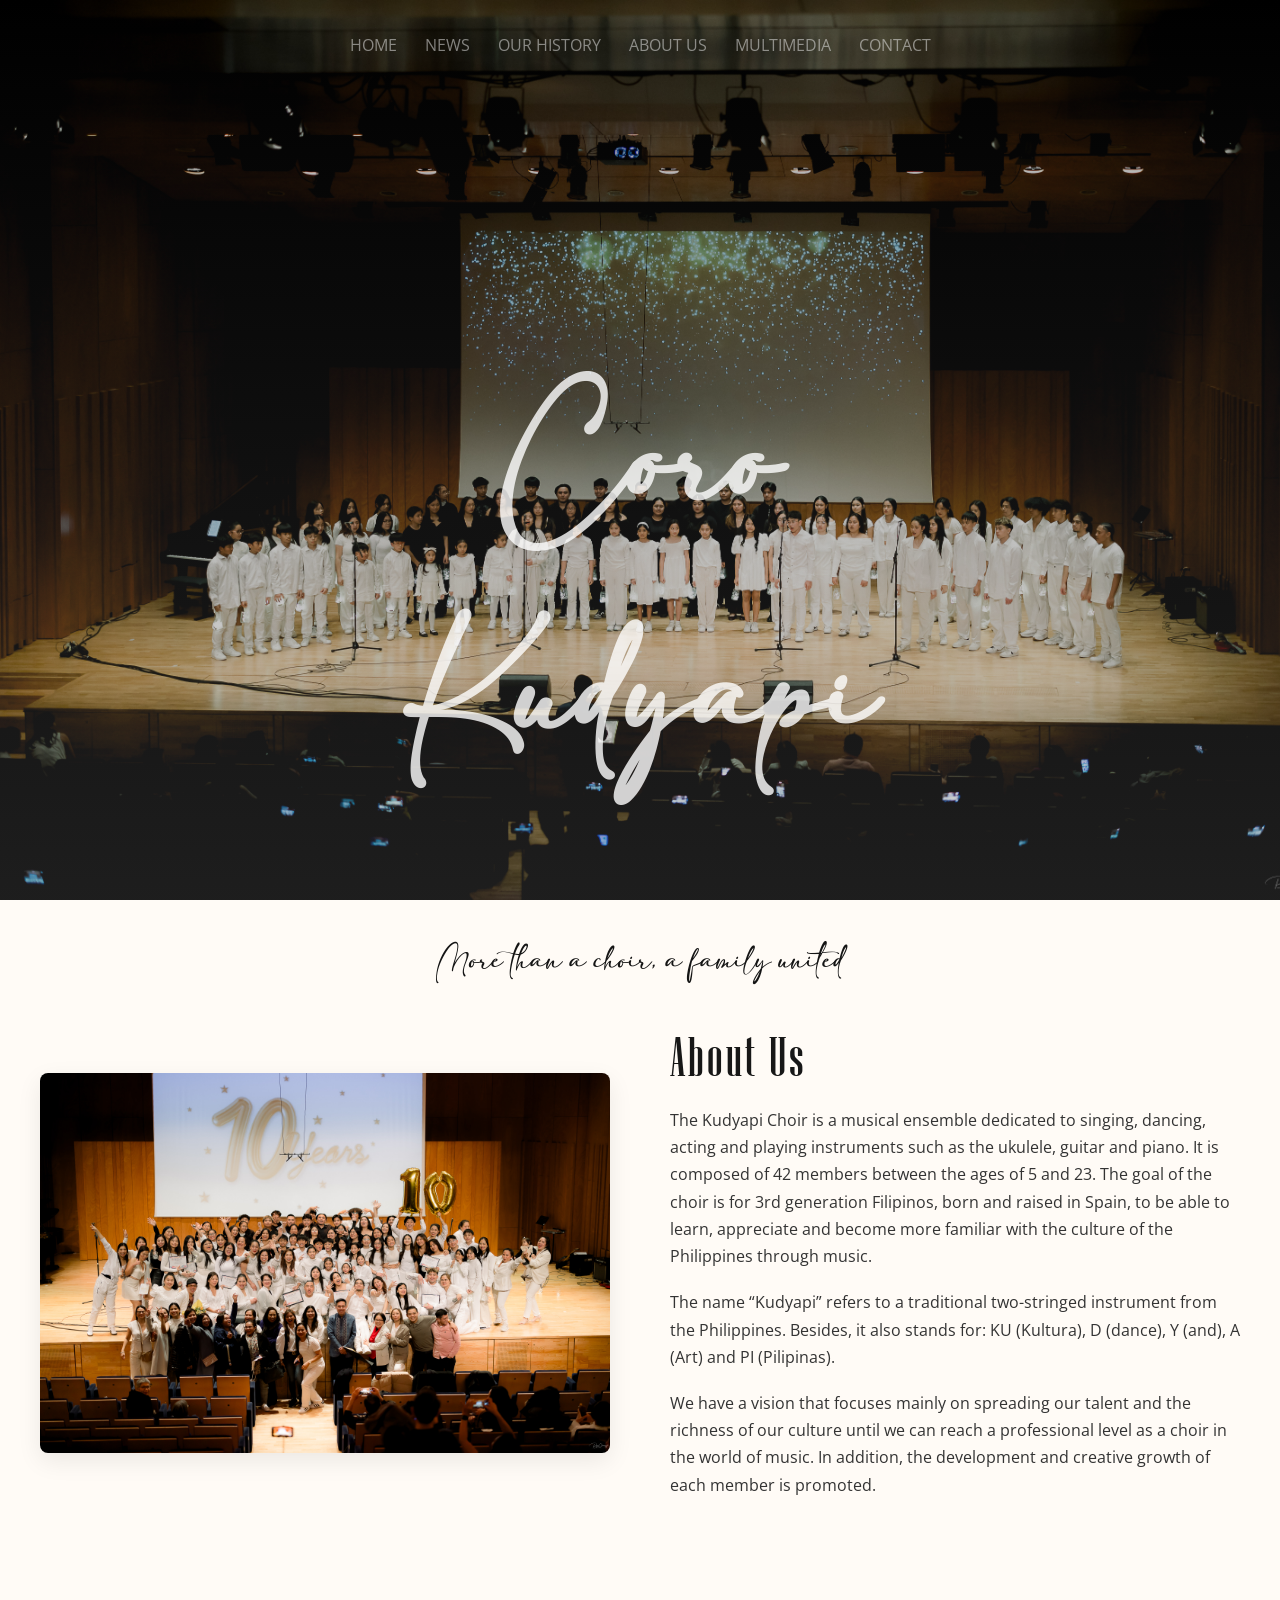
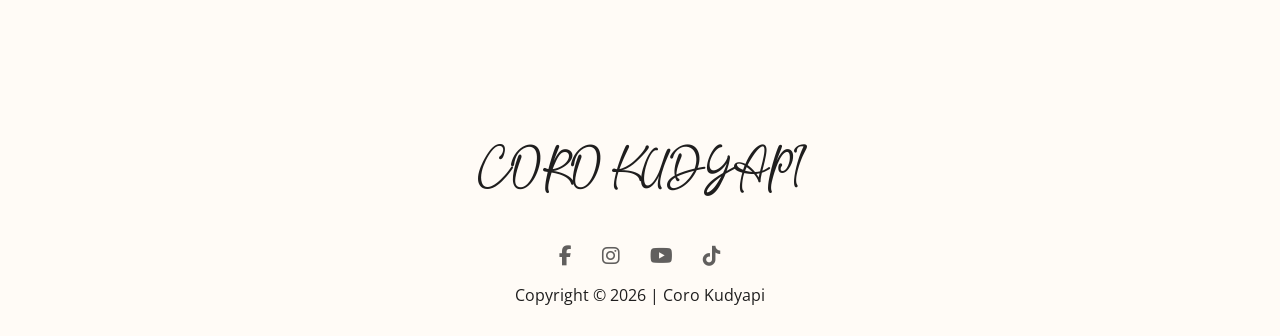
==== index.html @ f859debf "Initial commit before optimizations" ====
<!DOCTYPE html>
<html lang="en">

<head>
    <meta charset="UTF-8">
    <meta http-equiv="X-UA-Compatible" content="IE=edge">
    <meta name="viewport" content="width=device-width, initial-scale=1.0">
    <meta property="og:title" content="Coro Kudyapi">
    <meta name="google-site-verification" content="3fdwxmbdFDItSaHiVQCkIPSM4LBlzt9vsz9njRQ4gyg" />
    <meta name="description"
        content="The Kudyapi Choir was formed in 2004 as part of the Iskwelang Pinoy cultural group of the Centro Filipino (School of Centro Filipino) founded by Sister Paulita Astillero.
    But years later she retired and it was then, that Nats Sisma Villaluna and Arnel German Lamorena decided to continue with the choir, which was originally known as the Centro Filipino Coro Infantil.">
    <meta property="og:image" content="https://live.staticflickr.com/65535/52590294870_f6abae3c46_k.jpg">
    <title>Coro Kudyapi</title>
    <link rel="icon" href="images/Logo-Kudyapi.png" type="image/x-icon">
    <link rel="stylesheet" href="kudyapi2.css">
    <link rel="stylesheet" href="https://fonts.googleapis.com/css?family=Oswald">
    <link rel="stylesheet" href="https://fonts.googleapis.com/css?family=Open Sans">
    <link rel='stylesheet' href='https://fonts.googleapis.com/css?family=Montserrat'>
    <link rel="stylesheet" href="https://cdnjs.cloudflare.com/ajax/libs/font-awesome/6.2.0/css/all.min.css">
    <link rel="stylesheet" href="styles.css">
    <link rel="stylesheet" href="https://cdnjs.cloudflare.com/ajax/libs/font-awesome/6.2.0/css/all.min.css">
</head>

<body>
    <section class="header">
        <div class="nav-links">
            <ul>
                <li><a class="nav-menu1" href="">Home</a></li>
                <li><a class="nav-menu1" href="https://www.corokudyapi.com/news">News</a></li>
                <li><a class="nav-menu1" href="https://www.corokudyapi.com/our-history">Our History</a></li>
                <li><a class="nav-menu1" href="https://www.corokudyapi.com/about-us">About Us</a></li>
                <li><a class="nav-menu1" href="https://www.corokudyapi.com/multimedia">Multimedia</a></li>
                <li><a class="nav-menu1" href="https://www.corokudyapi.com/contact">Contact</a></li>
            </ul>
        </div>
        <div class="header-content">
            <h1>Coro Kudyapi</h1>
        </div>
    </section>
    <p class="tagline">More than a choir, a family united</p>
    <section class="about-me">
        <div class="about-container">
            <!-- Left column - Photo -->
            <div class="about-image reveal">
                <img src="images/subportada-kudyapi.jpg" alt="Coro Kudyapi 10th Annniversary" loading="lazy"
                    decoding="async">
            </div>

            <!-- Right column - Title and text -->
            <div class="about-content">
                <h2>About Us</h2>
                <p class="description">
                    The Kudyapi Choir is a musical ensemble dedicated to singing, dancing, acting and
                    playing instruments such as the ukulele, guitar and piano.
                    It is composed of 42 members between the ages of 5 and 23. The goal of
                    the choir is for 3rd generation Filipinos, born and raised in Spain, to be able to learn, appreciate
                    and become more familiar with the culture of the Philippines through music.
                </p>
                <p class="description">The name “Kudyapi” refers to a traditional two-stringed instrument from the
                    Philippines. Besides, it also stands for: KU (Kultura), D (dance), Y (and), A (Art) and PI
                    (Pilipinas).
                </p>
                <p class="description">We have a vision that focuses mainly on spreading our talent and the richness of
                    our culture until we can reach a professional level as a choir in the world of music. In addition,
                    the development and creative growth of each member is promoted.
                </p>
            </div>
        </div>
    </section>
    <section class="footer">
        <h2>CORO KUDYAPI</h2>
        <div class="icons">
            <a href="https://www.facebook.com/kudyapichoir" target="_blank"><i class="fa-brands fa-facebook-f"></i></a>
            <a href="https://www.instagram.com/kudyapichoir/" target="_blank"><i class="fa-brands fa-instagram"></i></a>
            <a href="https://www.youtube.com/@kudyapichoirOfficial" target="_blank"><i
                    class="fa-brands fa-youtube"></i></a>
            <a href="https://www.tiktok.com/@kudyapichoir" target="_blank"><i class="fa-brands fa-tiktok"></i></i></a>
        </div>
        <p class="footer-text">Copyright &copy;
            <script>document.write(new Date().getFullYear())</script> | Coro Kudyapi
        </p>
    </section>
    <script src="main.js"></script>
</body>

</html>
---- styles.css ----
* {
    margin: 0;
    padding: 0;
    box-sizing: border-box;
}

body {
    font-family: 'Open Sans', 'Montserrat', sans-serif;
    background-color: #FFFBF6;
}

@font-face {
    font-family: "Adelia";
    src: url("fonts/adelia.ttf")
}

@font-face {
    font-family: "Niagara";
    src: url("fonts/Niagara.ttf")
}

.header {
    background-image: linear-gradient(rgba(0, 0, 0, 0.3),
            rgba(98, 98, 98, 0.3)), url(images/portada-kudyapi.jpg);
    height: 100vh;
    background-size: cover;
    background-position: center;
    position: relative;
}

.sub-header {
    background-image: linear-gradient(rgba(0, 0, 0, 0.3),
            rgba(98, 98, 98, 0.3)), url(images/subportada-kudyapi.jpg);
    height: 50vh;
    background-size: cover;
    background-position: center;
    position: relative;
}

.subheader-content {
    text-align: center;
    padding: 80px;
}

.subheader-content h1 {
    font-family: "Adelia";
    font-size: 6rem;
    color: white;
    margin-top: 2%;
    opacity: 0.8;
}

.header-content {
    text-align: center;
    padding: 250px;
}

.header-content h1 {
    font-family: "Adelia";
    font-size: 6rem;
    color: white;
    margin-top: 4%;
    opacity: 0.8;
}

.nav-links {
    flex: 1;
    text-align: center;
    padding-top: 2%;
}

.nav-links ul li {
    list-style: none;
    display: inline-block;
    padding: 8px 12px;
    position: relative;
}

.nav-links ul li a {
    color: #f2f2f2;
    text-decoration: none;
    font-size: 16px;
    text-transform: uppercase;
    opacity: 0.5;
}

.nav-links ul li a:hover {
    opacity: 1;
    transition: 0.5s;
}

.tagline {
    text-align: center;
    font-family: "Adelia";
    font-size: 1.3rem;
    color: #141414;
    font-weight: 500;
    padding: 35px 20px 15px;
    background-color: #FFFBF6;
}

.about-me {
    background-color: #FFFBF6;
    padding: 25px 20px 80px;
}

.about-container {
    width: 100%;
    max-width: 1200px;
    margin: 0 auto;
    display: flex;
    align-items: center;
    justify-content: space-between;
    gap: 60px;
}

.about-image {
    flex: 1;
    max-width: 50%;
}

.about-image img {
    width: 100%;
    height: auto;
    display: block;
    border-radius: 8px;
    box-shadow: 0 8px 24px rgba(0, 0, 0, 0.08);
}

.about-content {
    flex: 1;
    max-width: 50%;
}

.about-content h2 {
    font-family: "Niagara";
    font-size: 3.5rem;
    color: #171717;
    margin-bottom: 1.25rem;
    font-weight: 500;
    letter-spacing: 0.2rem;
}

.description {
    line-height: 1.7;
    color: #333;
    margin-bottom: 1.2rem;
    font-size: 1rem;
}

.description:last-child {
    margin-bottom: 0;
}

@media (max-width: 850px) {
    .tagline {
        padding: 25px 15px 10px;
    }

    .about-container {
        flex-direction: column;
        gap: 30px;
    }

    .about-image,
    .about-content {
        max-width: 100%;
    }

    .about-me {
        padding: 15px 20px 50px;
    }
}

/*News */

.news {
    background-color: #FFFBF6;
    padding: 25px 20px 80px;
}

.news-container {
    width: 100%;
    max-width: 1200px;
    margin: 0 auto;
}

.Title-N {
    font-family: "Niagara";
    font-size: 4rem;
    color: #303030;
    margin-top: 2rem;
    font-weight: 500;
    letter-spacing: 0.2;
}

.news-intro {
    font-size: 1.05rem;
    color: #555555;
    line-height: 1.6;
    margin-top: 0.5rem;
    margin-bottom: 2.5rem;
}

/* Minimalist Video Grid (2 columns x 2 rows) */
.video-grid {
    display: grid;
    grid-template-columns: repeat(2, 1fr);
    gap: 36px 30px;
    width: 100%;
}

.video-card {
    display: flex;
    flex-direction: column;
    background: #ffffff;
    border-radius: 12px;
    overflow: hidden;
    box-shadow: 0 4px 18px rgba(0, 0, 0, 0.04);
    border: 1px solid rgba(0, 0, 0, 0.06);
    transition: transform 0.3s cubic-bezier(0.16, 1, 0.3, 1), box-shadow 0.3s ease;
}

.video-card:hover {
    transform: translateY(-4px);
    box-shadow: 0 12px 28px rgba(0, 0, 0, 0.09);
}

.video-box {
    position: relative;
    width: 100%;
    aspect-ratio: 16 / 9;
    background-color: #121212;
    overflow: hidden;
    cursor: pointer;
}

/* YouTube and iframe embedding */
.video-box iframe {
    position: absolute;
    top: 0;
    left: 0;
    width: 100% !important;
    height: 100% !important;
    border: none;
    z-index: 1;
}

.video-element,
.video-poster {
    position: absolute;
    inset: 0;
    width: 100%;
    height: 100%;
    object-fit: cover;
    display: block;
    transition: transform 0.4s ease, opacity 0.35s ease;
    z-index: 2;
}

.video-card:hover .video-element,
.video-card:hover .video-poster {
    transform: scale(1.02);
}

.video-overlay {
    position: absolute;
    inset: 0;
    background: linear-gradient(180deg, rgba(0, 0, 0, 0.15) 0%, rgba(0, 0, 0, 0.45) 100%);
    display: flex;
    align-items: center;
    justify-content: center;
    transition: opacity 0.35s ease, background 0.3s ease;
    z-index: 3;
}

.video-box:hover .video-overlay {
    background: linear-gradient(180deg, rgba(0, 0, 0, 0.2) 0%, rgba(0, 0, 0, 0.55) 100%);
}

/* Minimalist Play Button */
.play-btn {
    width: 60px;
    height: 60px;
    border-radius: 50%;
    background: rgba(255, 255, 255, 0.25);
    border: 1px solid rgba(255, 255, 255, 0.6);
    backdrop-filter: blur(8px);
    -webkit-backdrop-filter: blur(8px);
    color: #ffffff;
    font-size: 18px;
    display: flex;
    align-items: center;
    justify-content: center;
    padding-left: 3px;
    cursor: pointer;
    box-shadow: 0 6px 20px rgba(0, 0, 0, 0.25);
    transition: all 0.3s cubic-bezier(0.16, 1, 0.3, 1);
    z-index: 4;
}

.video-box:hover .play-btn {
    transform: scale(1.1);
    background: rgba(255, 255, 255, 0.95);
    color: #1a1a1a;
    border-color: #ffffff;
    box-shadow: 0 8px 24px rgba(0, 0, 0, 0.35);
}

.video-duration {
    position: absolute;
    bottom: 12px;
    right: 14px;
    background: rgba(0, 0, 0, 0.65);
    backdrop-filter: blur(4px);
    -webkit-backdrop-filter: blur(4px);
    color: #ffffff;
    font-size: 0.75rem;
    font-weight: 500;
    padding: 3px 8px;
    border-radius: 4px;
    letter-spacing: 0.5px;
    z-index: 4;
}

/* Video Information */
.video-info {
    padding: 20px 22px 24px;
    display: flex;
    flex-direction: column;
    flex-grow: 1;
}

.video-meta {
    display: flex;
    align-items: center;
    gap: 10px;
    margin-bottom: 8px;
}

.video-tag {
    font-size: 0.72rem;
    font-weight: 700;
    text-transform: uppercase;
    letter-spacing: 1px;
    color: #8c7355;
}

.video-date {
    font-size: 0.8rem;
    color: #888888;
}

.video-title {
    font-size: 1.15rem;
    font-weight: 600;
    color: #1a1a1a;
    line-height: 1.35;
    margin-bottom: 8px;
}

.video-desc {
    font-size: 0.88rem;
    color: #666666;
    line-height: 1.55;
    margin-bottom: 0;
}

/* State when playing: hide overlay, play button, and placeholder/poster */
.video-box.is-playing .video-overlay,
.video-box.is-playing .video-poster,
.video-box.is-playing .yt-hidden {
    opacity: 0;
    pointer-events: none;
}

@media (max-width: 850px) {
    .video-grid {
        grid-template-columns: 1fr;
        gap: 26px;
    }

    .video-info {
        padding: 16px 18px 20px;
    }
}

/*footer*/
.footer {
    width: 100%;
    text-align: center;
    padding: 30px 0;
    margin-top: 10%;
}

.footer h2 {
    margin-bottom: 2rem;
    font-weight: 600;
    color: #1f1e1e;
    font-family: "Adelia";
}

.icons .fa-brands {
    color: #1f1e1e;
    margin: 0 13px;
    cursor: pointer;
    padding: 18px 0;
    font-size: 20px;
    opacity: 0.7;
    transition: 0.5s;
}

.footer-text {
    color: #1f1e1e;
}

.icons .fa-brands:hover {
    opacity: 1;
}
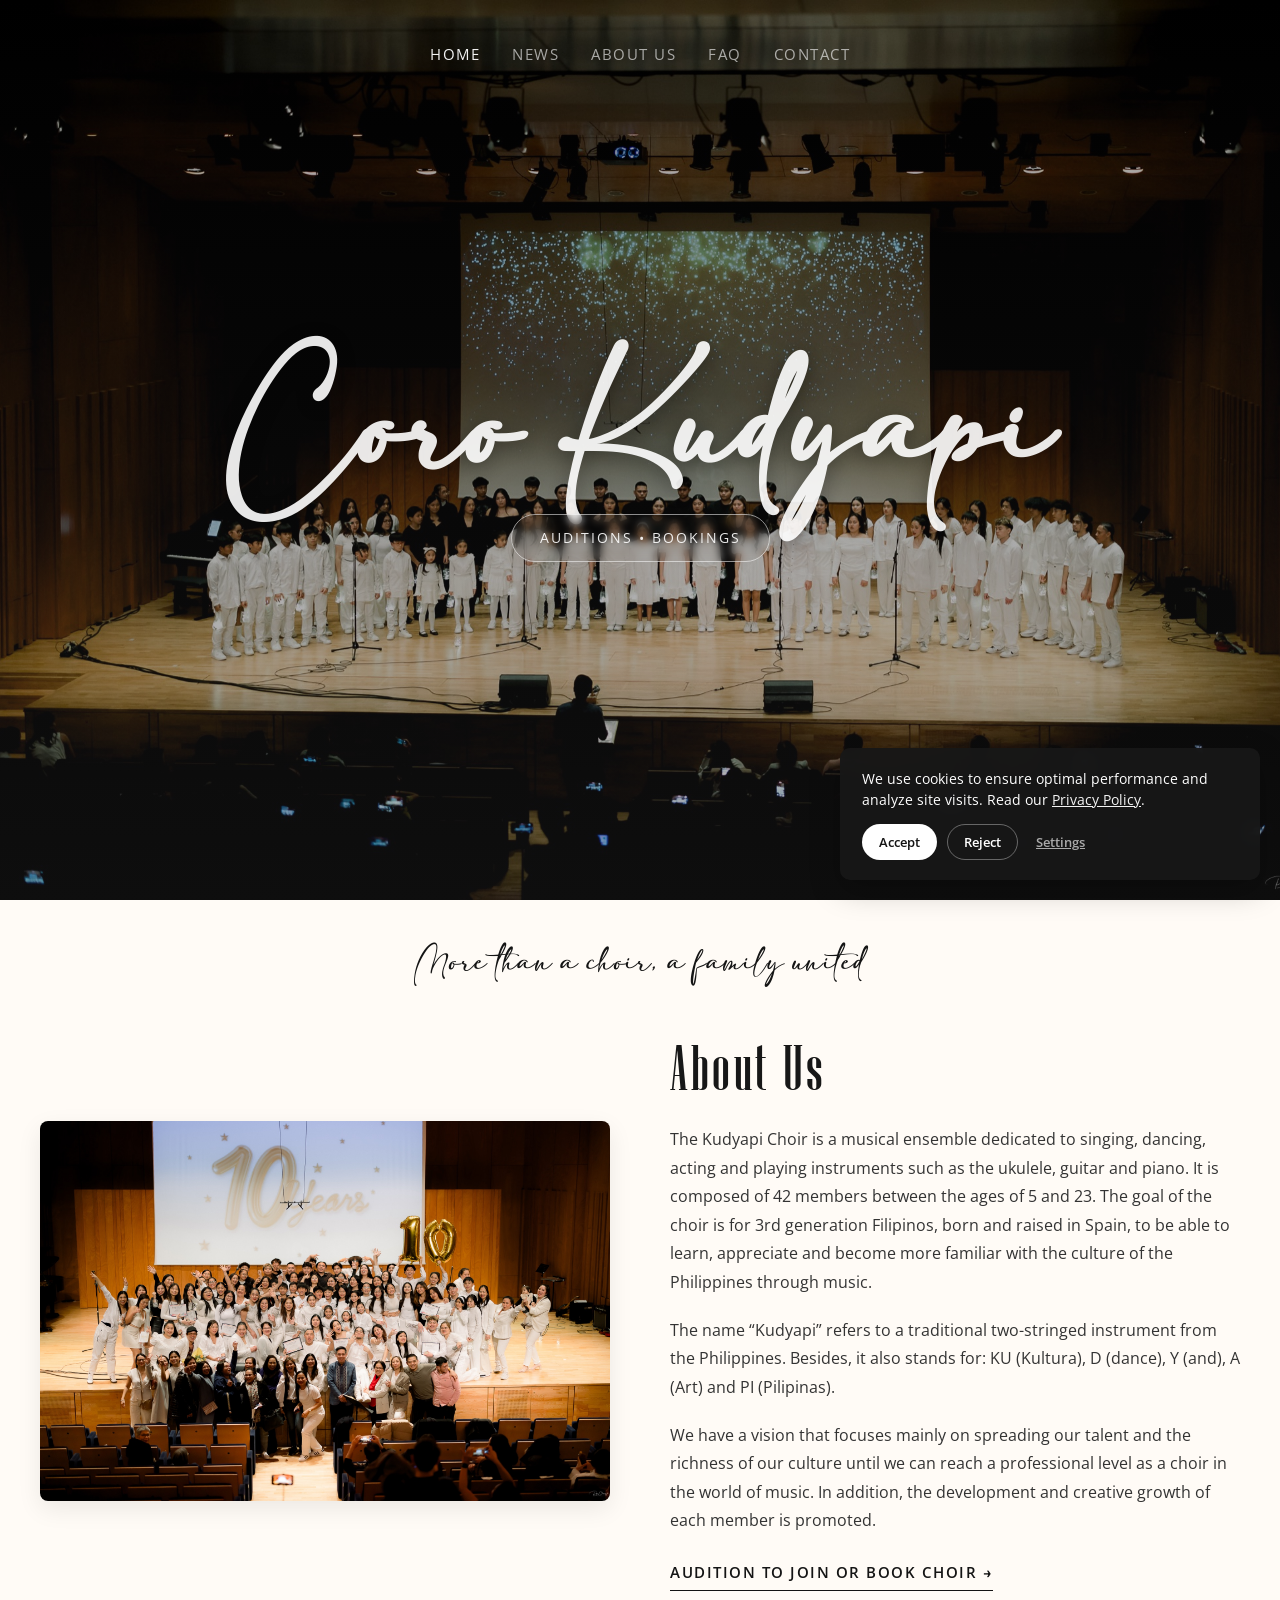
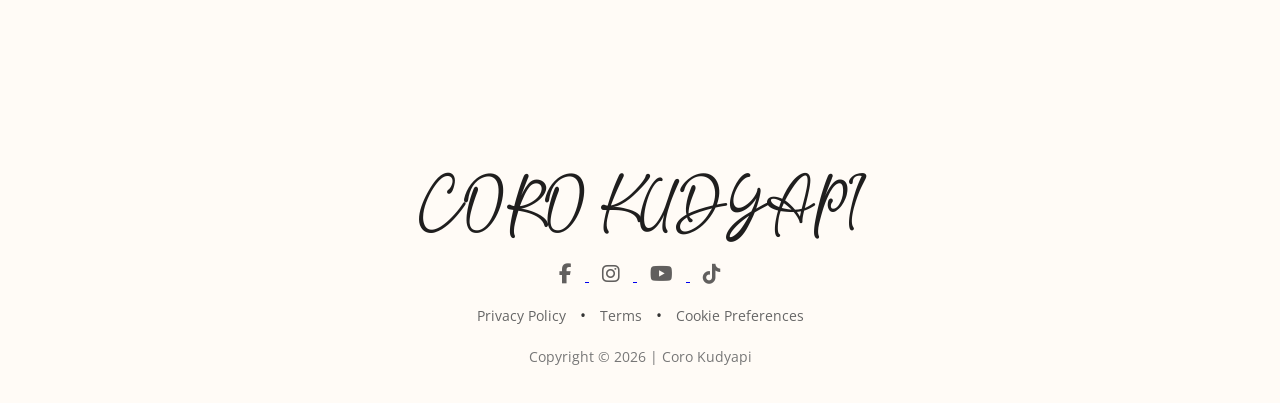
==== commit 0aa2fbe2: "Refine website to original pure minimalist aesthetic with airy typography, subtle CTA, and clean lay" ====
--- a/index.html
+++ b/index.html
@@ -5,83 +5,203 @@
     <meta charset="UTF-8">
     <meta http-equiv="X-UA-Compatible" content="IE=edge">
     <meta name="viewport" content="width=device-width, initial-scale=1.0">
-    <meta property="og:title" content="Coro Kudyapi">
+
+    <!-- SEO & Metadata -->
+    <title>Coro Kudyapi | Filipino Youth Choir in Spain</title>
+    <meta name="description"
+        content="Coro Kudyapi is a premier Filipino youth choir based in Spain, celebrating Philippine culture through choral harmony, dance, and music since 2004.">
+    <link rel="canonical" href="https://www.corokudyapi.com/">
+    <meta name="robots" content="index, follow">
     <meta name="google-site-verification" content="3fdwxmbdFDItSaHiVQCkIPSM4LBlzt9vsz9njRQ4gyg" />
-    <meta name="description"
-        content="The Kudyapi Choir was formed in 2004 as part of the Iskwelang Pinoy cultural group of the Centro Filipino (School of Centro Filipino) founded by Sister Paulita Astillero.
-    But years later she retired and it was then, that Nats Sisma Villaluna and Arnel German Lamorena decided to continue with the choir, which was originally known as the Centro Filipino Coro Infantil.">
-    <meta property="og:image" content="https://live.staticflickr.com/65535/52590294870_f6abae3c46_k.jpg">
-    <title>Coro Kudyapi</title>
-    <link rel="icon" href="images/Logo-Kudyapi.png" type="image/x-icon">
-    <link rel="stylesheet" href="kudyapi2.css">
-    <link rel="stylesheet" href="https://fonts.googleapis.com/css?family=Oswald">
-    <link rel="stylesheet" href="https://fonts.googleapis.com/css?family=Open Sans">
-    <link rel='stylesheet' href='https://fonts.googleapis.com/css?family=Montserrat'>
+
+    <!-- Open Graph / Facebook -->
+    <meta property="og:type" content="website">
+    <meta property="og:url" content="https://www.corokudyapi.com/">
+    <meta property="og:title" content="Coro Kudyapi | Filipino Youth Choir in Spain">
+    <meta property="og:description"
+        content="Celebrating Philippine culture through choral harmony, dance, and music in Spain since 2004.">
+    <meta property="og:image" content="https://www.corokudyapi.com/images/portada-kudyapi.jpg">
+    <meta property="og:locale" content="en_US">
+    <meta property="og:site_name" content="Coro Kudyapi">
+
+    <!-- Twitter Card -->
+    <meta name="twitter:card" content="summary_large_image">
+    <meta name="twitter:title" content="Coro Kudyapi | Filipino Youth Choir in Spain">
+    <meta name="twitter:description"
+        content="Celebrating Philippine culture through choral harmony, dance, and music in Spain since 2004.">
+    <meta name="twitter:image" content="https://www.corokudyapi.com/images/portada-kudyapi.jpg">
+
+    <!-- Favicon (Updated Official Logo) -->
+    <link rel="icon" type="image/svg+xml" href="images/logo-kudyapi.svg">
+    <link rel="alternate icon" href="images/Logo-Kudyapi.png" type="image/png">
+
+    <!-- Fonts & Icons -->
+    <link rel="preconnect" href="https://fonts.googleapis.com">
+    <link rel="preconnect" href="https://fonts.gstatic.com" crossorigin>
+    <link href="https://fonts.googleapis.com/css2?family=Montserrat:wght@400;600&family=Open+Sans:wght@400;600&family=Oswald:wght@500&display=swap" rel="stylesheet">
     <link rel="stylesheet" href="https://cdnjs.cloudflare.com/ajax/libs/font-awesome/6.2.0/css/all.min.css">
     <link rel="stylesheet" href="styles.css">
-    <link rel="stylesheet" href="https://cdnjs.cloudflare.com/ajax/libs/font-awesome/6.2.0/css/all.min.css">
+
+    <!-- Google Analytics (GA4) with Consent Mode -->
+    <script>
+        window.dataLayer = window.dataLayer || [];
+        function gtag(){dataLayer.push(arguments);}
+        gtag('consent', 'default', {
+            'analytics_storage': 'denied',
+            'ad_storage': 'denied'
+        });
+    </script>
+    <script async src="https://www.googletagmanager.com/gtag/js?id=G-COROKUDYAPI"></script>
+    <script>
+        gtag('js', new Date());
+        gtag('config', 'G-COROKUDYAPI');
+    </script>
 </head>
 
 <body>
-    <section class="header">
-        <div class="nav-links">
+    <!-- Accessibility Skip Link -->
+    <a href="#main-content" class="skip-link">Skip to main content</a>
+
+    <!-- Header Section (Original Minimalist Hero) -->
+    <header class="header" role="banner">
+        <button class="nav-toggle" type="button" aria-label="Toggle navigation menu" aria-expanded="false" aria-controls="mainNav">
+            <i class="fa-solid fa-bars" aria-hidden="true"></i>
+        </button>
+
+        <nav class="nav-links" id="mainNav" aria-label="Main Navigation">
             <ul>
-                <li><a class="nav-menu1" href="">Home</a></li>
-                <li><a class="nav-menu1" href="https://www.corokudyapi.com/news">News</a></li>
-                <li><a class="nav-menu1" href="https://www.corokudyapi.com/our-history">Our History</a></li>
-                <li><a class="nav-menu1" href="https://www.corokudyapi.com/about-us">About Us</a></li>
-                <li><a class="nav-menu1" href="https://www.corokudyapi.com/multimedia">Multimedia</a></li>
-                <li><a class="nav-menu1" href="https://www.corokudyapi.com/contact">Contact</a></li>
+                <li><a class="nav-menu1 active" href="index.html" aria-current="page">Home</a></li>
+                <li><a class="nav-menu1" href="news.html">News</a></li>
+                <li><a class="nav-menu1" href="index.html#about">About Us</a></li>
+                <li><a class="nav-menu1" href="faq.html">FAQ</a></li>
+                <li><a class="nav-menu1" href="contact.html">Contact</a></li>
             </ul>
-        </div>
+        </nav>
+
         <div class="header-content">
             <h1>Coro Kudyapi</h1>
-        </div>
-    </section>
-    <p class="tagline">More than a choir, a family united</p>
-    <section class="about-me">
-        <div class="about-container">
-            <!-- Left column - Photo -->
-            <div class="about-image reveal">
-                <img src="images/subportada-kudyapi.jpg" alt="Coro Kudyapi 10th Annniversary" loading="lazy"
-                    decoding="async">
-            </div>
-
-            <!-- Right column - Title and text -->
-            <div class="about-content">
-                <h2>About Us</h2>
-                <p class="description">
-                    The Kudyapi Choir is a musical ensemble dedicated to singing, dancing, acting and
-                    playing instruments such as the ukulele, guitar and piano.
-                    It is composed of 42 members between the ages of 5 and 23. The goal of
-                    the choir is for 3rd generation Filipinos, born and raised in Spain, to be able to learn, appreciate
-                    and become more familiar with the culture of the Philippines through music.
-                </p>
-                <p class="description">The name “Kudyapi” refers to a traditional two-stringed instrument from the
-                    Philippines. Besides, it also stands for: KU (Kultura), D (dance), Y (and), A (Art) and PI
-                    (Pilipinas).
-                </p>
-                <p class="description">We have a vision that focuses mainly on spreading our talent and the richness of
-                    our culture until we can reach a professional level as a choir in the world of music. In addition,
-                    the development and creative growth of each member is promoted.
-                </p>
-            </div>
-        </div>
-    </section>
-    <section class="footer">
+            <!-- Minimalist Clear CTA -->
+            <div class="hero-cta-wrap">
+                <a href="contact.html" class="hero-cta">Auditions &bull; Bookings</a>
+            </div>
+        </div>
+
+        <div style="height: 40px;"></div>
+    </header>
+
+    <main id="main-content">
+        <p class="tagline">More than a choir, a family united</p>
+
+        <!-- About Us Section (Original Minimalist Layout) -->
+        <section id="about" class="about-me" aria-labelledby="aboutTitle">
+            <div class="about-container">
+                <!-- Left column - Photo -->
+                <div class="about-image">
+                    <img src="images/subportada-kudyapi.jpg" alt="Coro Kudyapi choir members performing in traditional attire" loading="lazy" decoding="async">
+                </div>
+
+                <!-- Right column - Title and text -->
+                <div class="about-content">
+                    <h2 id="aboutTitle">About Us</h2>
+                    <p class="description">
+                        The Kudyapi Choir is a musical ensemble dedicated to singing, dancing, acting and
+                        playing instruments such as the ukulele, guitar and piano.
+                        It is composed of 42 members between the ages of 5 and 23. The goal of
+                        the choir is for 3rd generation Filipinos, born and raised in Spain, to be able to learn, appreciate
+                        and become more familiar with the culture of the Philippines through music.
+                    </p>
+                    <p class="description">
+                        The name “Kudyapi” refers to a traditional two-stringed instrument from the
+                        Philippines. Besides, it also stands for: KU (Kultura), D (dance), Y (and), A (Art) and PI
+                        (Pilipinas).
+                    </p>
+                    <p class="description">
+                        We have a vision that focuses mainly on spreading our talent and the richness of
+                        our culture until we can reach a professional level as a choir in the world of music. In addition,
+                        the development and creative growth of each member is promoted.
+                    </p>
+                    <p style="margin-top: 24px;">
+                        <a href="contact.html" class="minimal-cta-link">Audition to Join or Book Choir &rarr;</a>
+                    </p>
+                </div>
+            </div>
+        </section>
+    </main>
+
+    <!-- Footer (Original Clean Minimalist Style) -->
+    <footer class="footer" role="contentinfo">
         <h2>CORO KUDYAPI</h2>
         <div class="icons">
-            <a href="https://www.facebook.com/kudyapichoir" target="_blank"><i class="fa-brands fa-facebook-f"></i></a>
-            <a href="https://www.instagram.com/kudyapichoir/" target="_blank"><i class="fa-brands fa-instagram"></i></a>
-            <a href="https://www.youtube.com/@kudyapichoirOfficial" target="_blank"><i
-                    class="fa-brands fa-youtube"></i></a>
-            <a href="https://www.tiktok.com/@kudyapichoir" target="_blank"><i class="fa-brands fa-tiktok"></i></i></a>
-        </div>
-        <p class="footer-text">Copyright &copy;
-            <script>document.write(new Date().getFullYear())</script> | Coro Kudyapi
+            <a href="https://www.facebook.com/kudyapichoir" target="_blank" rel="noopener noreferrer" aria-label="Coro Kudyapi on Facebook">
+                <i class="fa-brands fa-facebook-f" aria-hidden="true"></i>
+            </a>
+            <a href="https://www.instagram.com/kudyapichoir/" target="_blank" rel="noopener noreferrer" aria-label="Coro Kudyapi on Instagram">
+                <i class="fa-brands fa-instagram" aria-hidden="true"></i>
+            </a>
+            <a href="https://www.youtube.com/@kudyapichoirOfficial" target="_blank" rel="noopener noreferrer" aria-label="Coro Kudyapi on YouTube">
+                <i class="fa-brands fa-youtube" aria-hidden="true"></i>
+            </a>
+            <a href="https://www.tiktok.com/@kudyapichoir" target="_blank" rel="noopener noreferrer" aria-label="Coro Kudyapi on TikTok">
+                <i class="fa-brands fa-tiktok" aria-hidden="true"></i>
+            </a>
+        </div>
+
+        <div class="footer-nav-simple">
+            <a href="privacy-policy.html">Privacy Policy</a>
+            <span>&bull;</span>
+            <a href="terms.html">Terms</a>
+            <span>&bull;</span>
+            <button type="button" data-open-cookie-settings>Cookie Preferences</button>
+        </div>
+
+        <p class="footer-text">
+            Copyright &copy; <span id="year">2026</span> | Coro Kudyapi
         </p>
-    </section>
+    </footer>
+
+    <!-- Minimalist Cookie Consent Banner -->
+    <div id="cookieBanner" class="cookie-banner" role="region" aria-label="Cookie consent">
+        <p class="cookie-text">
+            We use cookies to ensure optimal performance and analyze site visits. Read our <a href="privacy-policy.html">Privacy Policy</a>.
+        </p>
+        <div class="cookie-actions">
+            <button id="cookieAcceptAll" class="cookie-btn cookie-btn-primary" type="button">Accept</button>
+            <button id="cookieReject" class="cookie-btn cookie-btn-secondary" type="button">Reject</button>
+            <button class="cookie-btn cookie-btn-text" type="button" data-open-cookie-settings>Settings</button>
+        </div>
+    </div>
+
+    <!-- Minimalist Cookie Settings Modal -->
+    <div id="cookieModal" class="cookie-modal-backdrop" role="dialog" aria-modal="true" aria-labelledby="modalTitle">
+        <div class="cookie-modal">
+            <div class="cookie-modal-header">
+                <h3 id="modalTitle">Cookie Preferences</h3>
+                <button id="cookieCloseModal" class="cookie-modal-close" type="button" aria-label="Close">&times;</button>
+            </div>
+            <div class="cookie-pref-item">
+                <div class="cookie-pref-top">
+                    <span>Strictly Necessary</span>
+                    <span style="font-size: 0.82rem; color: #888;">Active</span>
+                </div>
+                <p class="cookie-pref-desc">Required for basic website navigation and security.</p>
+            </div>
+            <div class="cookie-pref-item">
+                <div class="cookie-pref-top">
+                    <label for="cookiePrefAnalytics" style="cursor: pointer;">Analytics</label>
+                    <input type="checkbox" id="cookiePrefAnalytics" style="accent-color: #141414; width: 16px; height: 16px; cursor: pointer;">
+                </div>
+                <p class="cookie-pref-desc">Helps us understand visitor traffic anonymously.</p>
+            </div>
+            <div class="cookie-modal-footer">
+                <button id="cookieSavePref" class="cookie-btn cookie-btn-primary" type="button">Save Preferences</button>
+            </div>
+        </div>
+    </div>
+
     <script src="main.js"></script>
+    <script>
+        document.getElementById('year').textContent = new Date().getFullYear();
+    </script>
 </body>
 
 </html>
--- a/styles.css
+++ b/styles.css
@@ -1,3 +1,8 @@
+/* ==========================================================================
+   CORO KUDYAPI - MINIMALIST STYLESHEET
+   Clean, Editorial, Airy, and Accessible
+   ========================================================================== */
+
 * {
     margin: 0;
     padding: 0;
@@ -7,101 +12,206 @@
 body {
     font-family: 'Open Sans', 'Montserrat', sans-serif;
     background-color: #FFFBF6;
+    color: #333333;
+    line-height: 1.7;
+    overflow-x: hidden;
 }
 
 @font-face {
     font-family: "Adelia";
-    src: url("fonts/adelia.ttf")
+    src: url("fonts/adelia.ttf") format("truetype");
+    font-display: swap;
 }
 
 @font-face {
     font-family: "Niagara";
-    src: url("fonts/Niagara.ttf")
-}
-
+    src: url("fonts/Niagara.ttf") format("truetype");
+    font-display: swap;
+}
+
+/* Accessibility: Skip Link & Focus */
+.skip-link {
+    position: absolute;
+    top: -100px;
+    left: 20px;
+    background: #141414;
+    color: #ffffff;
+    padding: 10px 18px;
+    border-radius: 4px;
+    z-index: 10000;
+    text-decoration: none;
+    font-size: 14px;
+    transition: top 0.2s ease;
+}
+
+.skip-link:focus {
+    top: 20px;
+    outline: 2px solid #ffffff;
+}
+
+:focus-visible {
+    outline: 2px solid #141414;
+    outline-offset: 2px;
+}
+
+/* ==========================================================================
+   Header & Navigation (Pure Minimalist)
+   ========================================================================== */
 .header {
-    background-image: linear-gradient(rgba(0, 0, 0, 0.3),
-            rgba(98, 98, 98, 0.3)), url(images/portada-kudyapi.jpg);
-    height: 100vh;
+    background-image: linear-gradient(rgba(0, 0, 0, 0.35), rgba(40, 40, 40, 0.35)), url(images/portada-kudyapi.jpg);
+    min-height: 100vh;
     background-size: cover;
     background-position: center;
     position: relative;
+    display: flex;
+    flex-direction: column;
+    justify-content: space-between;
 }
 
 .sub-header {
-    background-image: linear-gradient(rgba(0, 0, 0, 0.3),
-            rgba(98, 98, 98, 0.3)), url(images/subportada-kudyapi.jpg);
-    height: 50vh;
+    background-image: linear-gradient(rgba(0, 0, 0, 0.35), rgba(40, 40, 40, 0.35)), url(images/subportada-kudyapi.jpg);
+    min-height: 48vh;
     background-size: cover;
     background-position: center;
     position: relative;
-}
-
-.subheader-content {
+    display: flex;
+    flex-direction: column;
+    justify-content: space-between;
+}
+
+.nav-links {
     text-align: center;
-    padding: 80px;
-}
-
-.subheader-content h1 {
-    font-family: "Adelia";
-    font-size: 6rem;
-    color: white;
-    margin-top: 2%;
-    opacity: 0.8;
-}
-
-.header-content {
-    text-align: center;
-    padding: 250px;
-}
-
-.header-content h1 {
-    font-family: "Adelia";
-    font-size: 6rem;
-    color: white;
-    margin-top: 4%;
-    opacity: 0.8;
-}
-
-.nav-links {
-    flex: 1;
-    text-align: center;
-    padding-top: 2%;
+    padding-top: 30px;
+    position: relative;
+    z-index: 50;
+}
+
+.nav-links ul {
+    list-style: none;
+    margin: 0;
+    padding: 0;
+    display: inline-flex;
+    align-items: center;
+    flex-wrap: wrap;
+    justify-content: center;
 }
 
 .nav-links ul li {
-    list-style: none;
     display: inline-block;
-    padding: 8px 12px;
+    padding: 8px 16px;
     position: relative;
 }
 
 .nav-links ul li a {
     color: #f2f2f2;
     text-decoration: none;
-    font-size: 16px;
+    font-size: 15px;
     text-transform: uppercase;
-    opacity: 0.5;
-}
-
-.nav-links ul li a:hover {
+    letter-spacing: 1.5px;
+    opacity: 0.65;
+    transition: opacity 0.3s ease;
+    display: inline-block;
+    padding: 4px 0;
+}
+
+.nav-links ul li a:hover,
+.nav-links ul li a.active {
     opacity: 1;
-    transition: 0.5s;
-}
-
+}
+
+.nav-toggle {
+    display: none;
+    background: transparent;
+    border: none;
+    color: #ffffff;
+    font-size: 24px;
+    cursor: pointer;
+    padding: 10px;
+    position: absolute;
+    top: 20px;
+    right: 20px;
+    z-index: 100;
+}
+
+.header-content {
+    text-align: center;
+    padding: clamp(120px, 28vh, 250px) 20px;
+    max-width: 1000px;
+    margin: 0 auto;
+}
+
+.header-content h1 {
+    font-family: "Adelia";
+    font-size: clamp(3.5rem, 8.5vw, 6.2rem);
+    color: #ffffff;
+    opacity: 0.9;
+    letter-spacing: 1px;
+    line-height: 1.1;
+    text-shadow: 0 4px 20px rgba(0, 0, 0, 0.4);
+}
+
+.subheader-content {
+    text-align: center;
+    padding: clamp(60px, 12vh, 100px) 20px;
+    max-width: 900px;
+    margin: 0 auto;
+}
+
+.subheader-content h1 {
+    font-family: "Adelia";
+    font-size: clamp(2.8rem, 6.5vw, 5rem);
+    color: #ffffff;
+    opacity: 0.9;
+    line-height: 1.1;
+    text-shadow: 0 4px 20px rgba(0, 0, 0, 0.4);
+}
+
+/* Minimalist Hero CTA */
+.hero-cta-wrap {
+    margin-top: 28px;
+}
+
+.hero-cta {
+    display: inline-block;
+    color: #ffffff;
+    text-decoration: none;
+    font-size: 0.88rem;
+    text-transform: uppercase;
+    letter-spacing: 2px;
+    padding: 11px 28px;
+    border: 1px solid rgba(255, 255, 255, 0.6);
+    border-radius: 30px;
+    backdrop-filter: blur(4px);
+    -webkit-backdrop-filter: blur(4px);
+    transition: all 0.3s ease;
+    opacity: 0.9;
+}
+
+.hero-cta:hover {
+    background: #ffffff;
+    color: #141414;
+    border-color: #ffffff;
+    opacity: 1;
+    transform: translateY(-2px);
+}
+
+/* ==========================================================================
+   Home & About Us Section (Pure Minimalist)
+   ========================================================================== */
 .tagline {
     text-align: center;
     font-family: "Adelia";
-    font-size: 1.3rem;
+    font-size: 1.35rem;
     color: #141414;
     font-weight: 500;
-    padding: 35px 20px 15px;
+    padding: 45px 20px 20px;
     background-color: #FFFBF6;
+    letter-spacing: 0.5px;
 }
 
 .about-me {
     background-color: #FFFBF6;
-    padding: 25px 20px 80px;
+    padding: 30px 20px 80px;
 }
 
 .about-container {
@@ -132,51 +242,56 @@
     max-width: 50%;
 }
 
-.about-content h2 {
+.about-content h2,
+.page-title {
     font-family: "Niagara";
-    font-size: 3.5rem;
+    font-size: clamp(3rem, 5.5vw, 4rem);
     color: #171717;
     margin-bottom: 1.25rem;
     font-weight: 500;
     letter-spacing: 0.2rem;
+    line-height: 1.15;
 }
 
 .description {
-    line-height: 1.7;
-    color: #333;
+    line-height: 1.75;
+    color: #333333;
     margin-bottom: 1.2rem;
-    font-size: 1rem;
-}
-
-.description:last-child {
-    margin-bottom: 0;
-}
-
-@media (max-width: 850px) {
-    .tagline {
-        padding: 25px 15px 10px;
-    }
-
-    .about-container {
-        flex-direction: column;
-        gap: 30px;
-    }
-
-    .about-image,
-    .about-content {
-        max-width: 100%;
-    }
-
-    .about-me {
-        padding: 15px 20px 50px;
-    }
-}
-
-/*News */
-
+    font-size: 1.02rem;
+}
+
+.description:last-of-type {
+    margin-bottom: 1.8rem;
+}
+
+/* Minimalist Inline CTA link */
+.minimal-cta-link {
+    display: inline-flex;
+    align-items: center;
+    gap: 8px;
+    color: #141414;
+    text-decoration: none;
+    font-size: 0.95rem;
+    font-weight: 600;
+    text-transform: uppercase;
+    letter-spacing: 1.5px;
+    border-bottom: 1.5px solid #141414;
+    padding-bottom: 4px;
+    transition: all 0.3s ease;
+}
+
+.minimal-cta-link:hover {
+    color: #8c7355;
+    border-color: #8c7355;
+    transform: translateX(4px);
+}
+
+/* ==========================================================================
+   News & Video Grid (Original Minimalist Design)
+   ========================================================================== */
 .news {
     background-color: #FFFBF6;
-    padding: 25px 20px 80px;
+    padding: 30px 20px 80px;
 }
 
 .news-container {
@@ -187,11 +302,11 @@
 
 .Title-N {
     font-family: "Niagara";
-    font-size: 4rem;
+    font-size: clamp(3.2rem, 6vw, 4.5rem);
     color: #303030;
-    margin-top: 2rem;
+    margin-top: 1.5rem;
     font-weight: 500;
-    letter-spacing: 0.2;
+    letter-spacing: 0.2rem;
 }
 
 .news-intro {
@@ -200,9 +315,9 @@
     line-height: 1.6;
     margin-top: 0.5rem;
     margin-bottom: 2.5rem;
-}
-
-/* Minimalist Video Grid (2 columns x 2 rows) */
+    max-width: 750px;
+}
+
 .video-grid {
     display: grid;
     grid-template-columns: repeat(2, 1fr);
@@ -235,7 +350,6 @@
     cursor: pointer;
 }
 
-/* YouTube and iframe embedding */
 .video-box iframe {
     position: absolute;
     top: 0;
@@ -278,7 +392,6 @@
     background: linear-gradient(180deg, rgba(0, 0, 0, 0.2) 0%, rgba(0, 0, 0, 0.55) 100%);
 }
 
-/* Minimalist Play Button */
 .play-btn {
     width: 60px;
     height: 60px;
@@ -323,7 +436,6 @@
     z-index: 4;
 }
 
-/* Video Information */
 .video-info {
     padding: 20px 22px 24px;
     display: flex;
@@ -366,7 +478,6 @@
     margin-bottom: 0;
 }
 
-/* State when playing: hide overlay, play button, and placeholder/poster */
 .video-box.is-playing .video-overlay,
 .video-box.is-playing .video-poster,
 .video-box.is-playing .yt-hidden {
@@ -374,46 +485,546 @@
     pointer-events: none;
 }
 
-@media (max-width: 850px) {
-    .video-grid {
-        grid-template-columns: 1fr;
-        gap: 26px;
-    }
-
-    .video-info {
-        padding: 16px 18px 20px;
-    }
-}
-
-/*footer*/
+/* ==========================================================================
+   Minimalist FAQ Page & Accordions
+   ========================================================================== */
+.faq-section {
+    background-color: #FFFBF6;
+    padding: 30px 20px 80px;
+}
+
+.faq-container {
+    width: 100%;
+    max-width: 860px;
+    margin: 0 auto;
+}
+
+.faq-list {
+    margin-top: 30px;
+    display: flex;
+    flex-direction: column;
+    gap: 14px;
+}
+
+.faq-item {
+    background: #ffffff;
+    border: 1px solid rgba(0, 0, 0, 0.06);
+    border-radius: 8px;
+    overflow: hidden;
+    transition: all 0.25s ease;
+}
+
+.faq-question {
+    width: 100%;
+    padding: 20px 24px;
+    background: transparent;
+    border: none;
+    text-align: left;
+    font-family: inherit;
+    font-size: 1.08rem;
+    font-weight: 600;
+    color: #171717;
+    display: flex;
+    justify-content: space-between;
+    align-items: center;
+    gap: 16px;
+    cursor: pointer;
+}
+
+.faq-icon {
+    font-size: 0.85rem;
+    color: #888;
+    transition: transform 0.25s ease;
+}
+
+.faq-item.is-open .faq-icon {
+    transform: rotate(180deg);
+}
+
+.faq-answer {
+    padding: 0 24px 22px;
+    color: #555555;
+    font-size: 0.98rem;
+    line-height: 1.7;
+}
+
+.faq-answer p:not(:last-child) {
+    margin-bottom: 10px;
+}
+
+/* ==========================================================================
+   Minimalist Contact & Audition Page
+   ========================================================================== */
+.contact-section {
+    background-color: #FFFBF6;
+    padding: 30px 20px 90px;
+}
+
+.contact-container {
+    width: 100%;
+    max-width: 900px;
+    margin: 0 auto;
+}
+
+.contact-form {
+    background: #ffffff;
+    border: 1px solid rgba(0, 0, 0, 0.06);
+    border-radius: 12px;
+    padding: 40px;
+    margin-top: 30px;
+    box-shadow: 0 4px 18px rgba(0, 0, 0, 0.03);
+}
+
+.form-group {
+    margin-bottom: 22px;
+}
+
+.form-label {
+    display: block;
+    font-size: 0.92rem;
+    font-weight: 600;
+    color: #171717;
+    margin-bottom: 6px;
+}
+
+.form-label .required {
+    color: #b91c1c;
+}
+
+.form-control {
+    width: 100%;
+    padding: 12px 14px;
+    font-family: inherit;
+    font-size: 0.96rem;
+    border: 1px solid rgba(0, 0, 0, 0.16);
+    border-radius: 6px;
+    background-color: #ffffff;
+    color: #171717;
+    transition: border-color 0.2s ease;
+}
+
+.form-control:focus {
+    outline: none;
+    border-color: #141414;
+}
+
+.form-checkbox-label {
+    display: flex;
+    align-items: flex-start;
+    gap: 10px;
+    font-size: 0.88rem;
+    color: #555;
+    cursor: pointer;
+}
+
+.form-checkbox-label input[type="checkbox"] {
+    margin-top: 4px;
+    accent-color: #141414;
+}
+
+.form-feedback {
+    display: none;
+    padding: 14px 18px;
+    border-radius: 6px;
+    margin-bottom: 20px;
+    font-size: 0.92rem;
+}
+
+.form-feedback.is-success {
+    display: block;
+    background: #f0fdf4;
+    color: #166534;
+    border: 1px solid #bbf7d0;
+}
+
+.form-feedback.is-error {
+    display: block;
+    background: #fef2f2;
+    color: #991b1b;
+    border: 1px solid #fecaca;
+}
+
+.btn-submit {
+    display: inline-block;
+    background: #141414;
+    color: #ffffff;
+    font-family: inherit;
+    font-size: 0.92rem;
+    font-weight: 600;
+    text-transform: uppercase;
+    letter-spacing: 1.5px;
+    padding: 13px 32px;
+    border-radius: 30px;
+    border: none;
+    cursor: pointer;
+    transition: all 0.3s ease;
+}
+
+.btn-submit:hover {
+    background: #333333;
+    transform: translateY(-2px);
+}
+
+/* ==========================================================================
+   Minimalist Legal Pages (Privacy Policy, Terms)
+   ========================================================================== */
+.legal-section {
+    background-color: #FFFBF6;
+    padding: 40px 20px 90px;
+}
+
+.legal-box {
+    width: 100%;
+    max-width: 820px;
+    margin: 0 auto;
+    background: #ffffff;
+    border: 1px solid rgba(0, 0, 0, 0.06);
+    border-radius: 12px;
+    padding: 46px;
+    box-shadow: 0 4px 18px rgba(0, 0, 0, 0.03);
+}
+
+.legal-box h1 {
+    font-family: "Niagara";
+    font-size: 3.5rem;
+    color: #171717;
+    letter-spacing: 0.15rem;
+    margin-bottom: 6px;
+}
+
+.legal-date {
+    font-size: 0.85rem;
+    color: #888888;
+    margin-bottom: 28px;
+    padding-bottom: 16px;
+    border-bottom: 1px solid rgba(0, 0, 0, 0.08);
+}
+
+.legal-box h2 {
+    font-size: 1.25rem;
+    color: #171717;
+    margin-top: 28px;
+    margin-bottom: 10px;
+    font-weight: 600;
+}
+
+.legal-box p,
+.legal-box ul {
+    font-size: 0.98rem;
+    color: #444444;
+    line-height: 1.75;
+    margin-bottom: 14px;
+}
+
+.legal-box ul {
+    padding-left: 22px;
+}
+
+.legal-box a {
+    color: #141414;
+    text-decoration: underline;
+}
+
+/* ==========================================================================
+   Minimalist 404 Page
+   ========================================================================== */
+.error-section {
+    background-color: #FFFBF6;
+    padding: 90px 20px 120px;
+    text-align: center;
+}
+
+.error-code {
+    font-family: "Niagara";
+    font-size: clamp(5rem, 12vw, 8rem);
+    color: #141414;
+    line-height: 1;
+    margin-bottom: 10px;
+}
+
+/* ==========================================================================
+   Footer (Original Minimalist Clean Layout)
+   ========================================================================== */
 .footer {
     width: 100%;
     text-align: center;
-    padding: 30px 0;
-    margin-top: 10%;
+    padding: 45px 20px 35px;
+    margin-top: 60px;
+    background-color: #FFFBF6;
 }
 
 .footer h2 {
-    margin-bottom: 2rem;
+    margin-bottom: 1.5rem;
     font-weight: 600;
     color: #1f1e1e;
     font-family: "Adelia";
+    font-size: 2rem;
+    letter-spacing: 1px;
 }
 
 .icons .fa-brands {
     color: #1f1e1e;
     margin: 0 13px;
     cursor: pointer;
-    padding: 18px 0;
+    padding: 10px 0 18px;
     font-size: 20px;
     opacity: 0.7;
-    transition: 0.5s;
-}
-
-.footer-text {
-    color: #1f1e1e;
+    transition: 0.3s ease;
+    display: inline-block;
 }
 
 .icons .fa-brands:hover {
     opacity: 1;
+    transform: translateY(-2px);
+}
+
+.footer-nav-simple {
+    margin-bottom: 16px;
+}
+
+.footer-nav-simple a,
+.footer-nav-simple button {
+    color: #666666;
+    text-decoration: none;
+    font-size: 0.85rem;
+    margin: 0 10px;
+    background: none;
+    border: none;
+    cursor: pointer;
+    font-family: inherit;
+    transition: color 0.2s ease;
+}
+
+.footer-nav-simple a:hover,
+.footer-nav-simple button:hover {
+    color: #141414;
+    text-decoration: underline;
+}
+
+.footer-text {
+    color: #777777;
+    font-size: 0.85rem;
+}
+
+/* ==========================================================================
+   Minimalist Cookie Banner & Modal
+   ========================================================================== */
+.cookie-banner {
+    position: fixed;
+    bottom: 20px;
+    right: 20px;
+    max-width: 420px;
+    width: calc(100% - 40px);
+    background: rgba(24, 24, 24, 0.95);
+    color: #ffffff;
+    backdrop-filter: blur(10px);
+    -webkit-backdrop-filter: blur(10px);
+    padding: 20px 22px;
+    border-radius: 10px;
+    box-shadow: 0 10px 30px rgba(0, 0, 0, 0.25);
+    z-index: 9999;
+    display: none;
+    font-size: 0.88rem;
+    line-height: 1.5;
+}
+
+.cookie-banner.is-visible {
+    display: block;
+}
+
+.cookie-text a {
+    color: #f3f3f3;
+    text-decoration: underline;
+}
+
+.cookie-actions {
+    display: flex;
+    align-items: center;
+    gap: 10px;
+    margin-top: 14px;
+}
+
+.cookie-btn {
+    padding: 8px 16px;
+    border-radius: 20px;
+    font-size: 0.82rem;
+    font-weight: 600;
+    cursor: pointer;
+    border: 1px solid transparent;
+    font-family: inherit;
+    transition: all 0.2s ease;
+}
+
+.cookie-btn-primary {
+    background: #ffffff;
+    color: #141414;
+}
+
+.cookie-btn-primary:hover {
+    background: #e8e8e8;
+}
+
+.cookie-btn-secondary {
+    background: transparent;
+    color: #ffffff;
+    border-color: rgba(255, 255, 255, 0.35);
+}
+
+.cookie-btn-secondary:hover {
+    border-color: #ffffff;
+}
+
+.cookie-btn-text {
+    background: none;
+    color: #aaaaaa;
+    border: none;
+    text-decoration: underline;
+    padding: 8px;
+}
+
+/* Cookie Modal */
+.cookie-modal-backdrop {
+    position: fixed;
+    inset: 0;
+    background: rgba(0, 0, 0, 0.6);
+    backdrop-filter: blur(4px);
+    -webkit-backdrop-filter: blur(4px);
+    z-index: 10000;
+    display: none;
+    align-items: center;
+    justify-content: center;
+    padding: 20px;
+}
+
+.cookie-modal-backdrop.is-visible {
+    display: flex;
+}
+
+.cookie-modal {
+    background: #ffffff;
+    color: #171717;
+    max-width: 520px;
+    width: 100%;
+    border-radius: 12px;
+    padding: 28px;
+    box-shadow: 0 16px 40px rgba(0, 0, 0, 0.2);
+}
+
+.cookie-modal-header {
+    display: flex;
+    align-items: center;
+    justify-content: space-between;
+    margin-bottom: 20px;
+}
+
+.cookie-modal-header h3 {
+    font-size: 1.2rem;
+}
+
+.cookie-modal-close {
+    background: none;
+    border: none;
+    font-size: 1.4rem;
+    cursor: pointer;
+    color: #888;
+}
+
+.cookie-pref-item {
+    padding: 14px 0;
+    border-bottom: 1px solid rgba(0, 0, 0, 0.08);
+}
+
+.cookie-pref-top {
+    display: flex;
+    align-items: center;
+    justify-content: space-between;
+    margin-bottom: 6px;
+    font-weight: 600;
+    font-size: 0.95rem;
+}
+
+.cookie-pref-desc {
+    font-size: 0.85rem;
+    color: #666;
+}
+
+.cookie-modal-footer {
+    margin-top: 20px;
+    display: flex;
+    justify-content: flex-end;
+}
+
+/* ==========================================================================
+   Mobile Responsive Rules
+   ========================================================================== */
+@media (max-width: 850px) {
+    .nav-toggle {
+        display: block;
+    }
+
+    .nav-links {
+        display: none;
+        position: fixed;
+        top: 0;
+        left: 0;
+        width: 100%;
+        height: 100vh;
+        background: rgba(18, 18, 18, 0.98);
+        backdrop-filter: blur(12px);
+        -webkit-backdrop-filter: blur(12px);
+        flex-direction: column;
+        justify-content: center;
+        align-items: center;
+        padding: 0;
+    }
+
+    .nav-links.is-open {
+        display: flex;
+    }
+
+    .nav-links ul {
+        flex-direction: column;
+        gap: 16px;
+    }
+
+    .nav-links ul li {
+        padding: 10px 0;
+    }
+
+    .nav-links ul li a {
+        font-size: 1.25rem;
+        opacity: 0.85;
+    }
+
+    .tagline {
+        padding: 30px 15px 10px;
+    }
+
+    .about-container {
+        flex-direction: column;
+        gap: 30px;
+    }
+
+    .about-image,
+    .about-content {
+        max-width: 100%;
+    }
+
+    .about-me {
+        padding: 15px 20px 50px;
+    }
+
+    .video-grid {
+        grid-template-columns: 1fr;
+        gap: 26px;
+    }
+
+    .video-info {
+        padding: 16px 18px 20px;
+    }
+
+    .contact-form,
+    .legal-box {
+        padding: 26px 20px;
+    }
 }
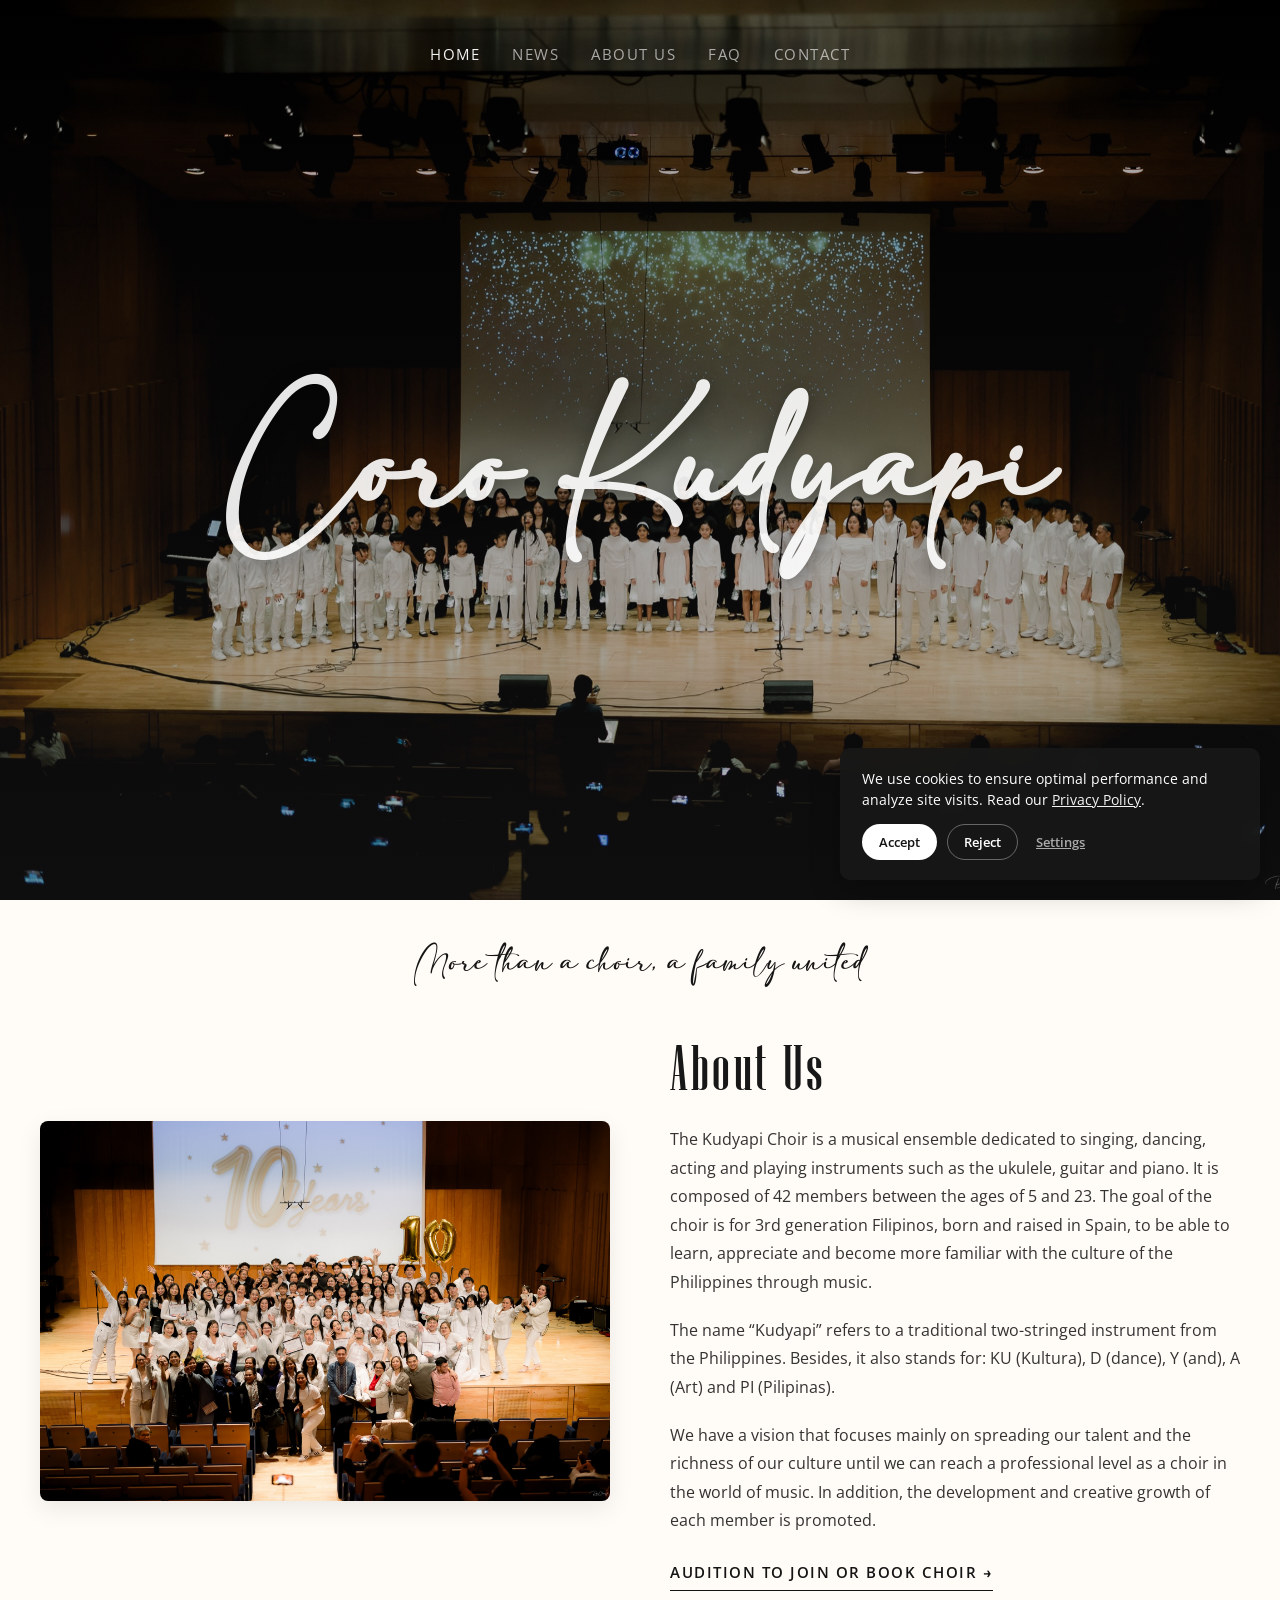
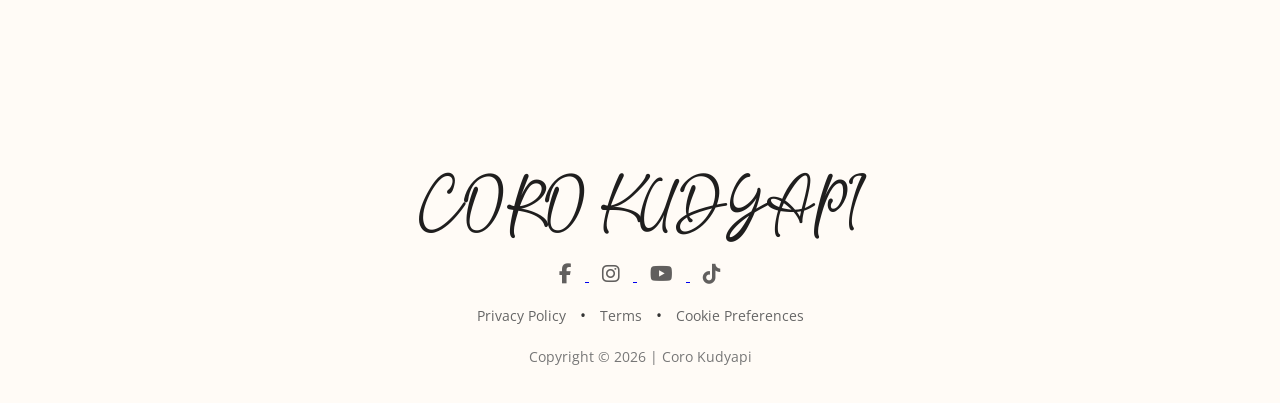
==== commit 0c8600fb: "changes in index" ====
--- a/index.html
+++ b/index.html
@@ -38,14 +38,16 @@
     <!-- Fonts & Icons -->
     <link rel="preconnect" href="https://fonts.googleapis.com">
     <link rel="preconnect" href="https://fonts.gstatic.com" crossorigin>
-    <link href="https://fonts.googleapis.com/css2?family=Montserrat:wght@400;600&family=Open+Sans:wght@400;600&family=Oswald:wght@500&display=swap" rel="stylesheet">
+    <link
+        href="https://fonts.googleapis.com/css2?family=Montserrat:wght@400;600&family=Open+Sans:wght@400;600&family=Oswald:wght@500&display=swap"
+        rel="stylesheet">
     <link rel="stylesheet" href="https://cdnjs.cloudflare.com/ajax/libs/font-awesome/6.2.0/css/all.min.css">
     <link rel="stylesheet" href="styles.css">
 
     <!-- Google Analytics (GA4) with Consent Mode -->
     <script>
         window.dataLayer = window.dataLayer || [];
-        function gtag(){dataLayer.push(arguments);}
+        function gtag() { dataLayer.push(arguments); }
         gtag('consent', 'default', {
             'analytics_storage': 'denied',
             'ad_storage': 'denied'
@@ -64,7 +66,8 @@
 
     <!-- Header Section (Original Minimalist Hero) -->
     <header class="header" role="banner">
-        <button class="nav-toggle" type="button" aria-label="Toggle navigation menu" aria-expanded="false" aria-controls="mainNav">
+        <button class="nav-toggle" type="button" aria-label="Toggle navigation menu" aria-expanded="false"
+            aria-controls="mainNav">
             <i class="fa-solid fa-bars" aria-hidden="true"></i>
         </button>
 
@@ -80,10 +83,6 @@
 
         <div class="header-content">
             <h1>Coro Kudyapi</h1>
-            <!-- Minimalist Clear CTA -->
-            <div class="hero-cta-wrap">
-                <a href="contact.html" class="hero-cta">Auditions &bull; Bookings</a>
-            </div>
         </div>
 
         <div style="height: 40px;"></div>
@@ -97,7 +96,9 @@
             <div class="about-container">
                 <!-- Left column - Photo -->
                 <div class="about-image">
-                    <img src="images/subportada-kudyapi.jpg" alt="Coro Kudyapi choir members performing in traditional attire" loading="lazy" decoding="async">
+                    <img src="images/subportada-kudyapi.jpg"
+                        alt="Coro Kudyapi choir members performing in traditional attire" loading="lazy"
+                        decoding="async">
                 </div>
 
                 <!-- Right column - Title and text -->
@@ -107,7 +108,8 @@
                         The Kudyapi Choir is a musical ensemble dedicated to singing, dancing, acting and
                         playing instruments such as the ukulele, guitar and piano.
                         It is composed of 42 members between the ages of 5 and 23. The goal of
-                        the choir is for 3rd generation Filipinos, born and raised in Spain, to be able to learn, appreciate
+                        the choir is for 3rd generation Filipinos, born and raised in Spain, to be able to learn,
+                        appreciate
                         and become more familiar with the culture of the Philippines through music.
                     </p>
                     <p class="description">
@@ -117,7 +119,8 @@
                     </p>
                     <p class="description">
                         We have a vision that focuses mainly on spreading our talent and the richness of
-                        our culture until we can reach a professional level as a choir in the world of music. In addition,
+                        our culture until we can reach a professional level as a choir in the world of music. In
+                        addition,
                         the development and creative growth of each member is promoted.
                     </p>
                     <p style="margin-top: 24px;">
@@ -132,16 +135,20 @@
     <footer class="footer" role="contentinfo">
         <h2>CORO KUDYAPI</h2>
         <div class="icons">
-            <a href="https://www.facebook.com/kudyapichoir" target="_blank" rel="noopener noreferrer" aria-label="Coro Kudyapi on Facebook">
+            <a href="https://www.facebook.com/kudyapichoir" target="_blank" rel="noopener noreferrer"
+                aria-label="Coro Kudyapi on Facebook">
                 <i class="fa-brands fa-facebook-f" aria-hidden="true"></i>
             </a>
-            <a href="https://www.instagram.com/kudyapichoir/" target="_blank" rel="noopener noreferrer" aria-label="Coro Kudyapi on Instagram">
+            <a href="https://www.instagram.com/kudyapichoir/" target="_blank" rel="noopener noreferrer"
+                aria-label="Coro Kudyapi on Instagram">
                 <i class="fa-brands fa-instagram" aria-hidden="true"></i>
             </a>
-            <a href="https://www.youtube.com/@kudyapichoirOfficial" target="_blank" rel="noopener noreferrer" aria-label="Coro Kudyapi on YouTube">
+            <a href="https://www.youtube.com/@kudyapichoirOfficial" target="_blank" rel="noopener noreferrer"
+                aria-label="Coro Kudyapi on YouTube">
                 <i class="fa-brands fa-youtube" aria-hidden="true"></i>
             </a>
-            <a href="https://www.tiktok.com/@kudyapichoir" target="_blank" rel="noopener noreferrer" aria-label="Coro Kudyapi on TikTok">
+            <a href="https://www.tiktok.com/@kudyapichoir" target="_blank" rel="noopener noreferrer"
+                aria-label="Coro Kudyapi on TikTok">
                 <i class="fa-brands fa-tiktok" aria-hidden="true"></i>
             </a>
         </div>
@@ -162,7 +169,8 @@
     <!-- Minimalist Cookie Consent Banner -->
     <div id="cookieBanner" class="cookie-banner" role="region" aria-label="Cookie consent">
         <p class="cookie-text">
-            We use cookies to ensure optimal performance and analyze site visits. Read our <a href="privacy-policy.html">Privacy Policy</a>.
+            We use cookies to ensure optimal performance and analyze site visits. Read our <a
+                href="privacy-policy.html">Privacy Policy</a>.
         </p>
         <div class="cookie-actions">
             <button id="cookieAcceptAll" class="cookie-btn cookie-btn-primary" type="button">Accept</button>
@@ -176,7 +184,8 @@
         <div class="cookie-modal">
             <div class="cookie-modal-header">
                 <h3 id="modalTitle">Cookie Preferences</h3>
-                <button id="cookieCloseModal" class="cookie-modal-close" type="button" aria-label="Close">&times;</button>
+                <button id="cookieCloseModal" class="cookie-modal-close" type="button"
+                    aria-label="Close">&times;</button>
             </div>
             <div class="cookie-pref-item">
                 <div class="cookie-pref-top">
@@ -188,12 +197,14 @@
             <div class="cookie-pref-item">
                 <div class="cookie-pref-top">
                     <label for="cookiePrefAnalytics" style="cursor: pointer;">Analytics</label>
-                    <input type="checkbox" id="cookiePrefAnalytics" style="accent-color: #141414; width: 16px; height: 16px; cursor: pointer;">
+                    <input type="checkbox" id="cookiePrefAnalytics"
+                        style="accent-color: #141414; width: 16px; height: 16px; cursor: pointer;">
                 </div>
                 <p class="cookie-pref-desc">Helps us understand visitor traffic anonymously.</p>
             </div>
             <div class="cookie-modal-footer">
-                <button id="cookieSavePref" class="cookie-btn cookie-btn-primary" type="button">Save Preferences</button>
+                <button id="cookieSavePref" class="cookie-btn cookie-btn-primary" type="button">Save
+                    Preferences</button>
             </div>
         </div>
     </div>
--- a/styles.css
+++ b/styles.css
@@ -164,35 +164,6 @@
     opacity: 0.9;
     line-height: 1.1;
     text-shadow: 0 4px 20px rgba(0, 0, 0, 0.4);
-}
-
-/* Minimalist Hero CTA */
-.hero-cta-wrap {
-    margin-top: 28px;
-}
-
-.hero-cta {
-    display: inline-block;
-    color: #ffffff;
-    text-decoration: none;
-    font-size: 0.88rem;
-    text-transform: uppercase;
-    letter-spacing: 2px;
-    padding: 11px 28px;
-    border: 1px solid rgba(255, 255, 255, 0.6);
-    border-radius: 30px;
-    backdrop-filter: blur(4px);
-    -webkit-backdrop-filter: blur(4px);
-    transition: all 0.3s ease;
-    opacity: 0.9;
-}
-
-.hero-cta:hover {
-    background: #ffffff;
-    color: #141414;
-    border-color: #ffffff;
-    opacity: 1;
-    transform: translateY(-2px);
 }
 
 /* ==========================================================================
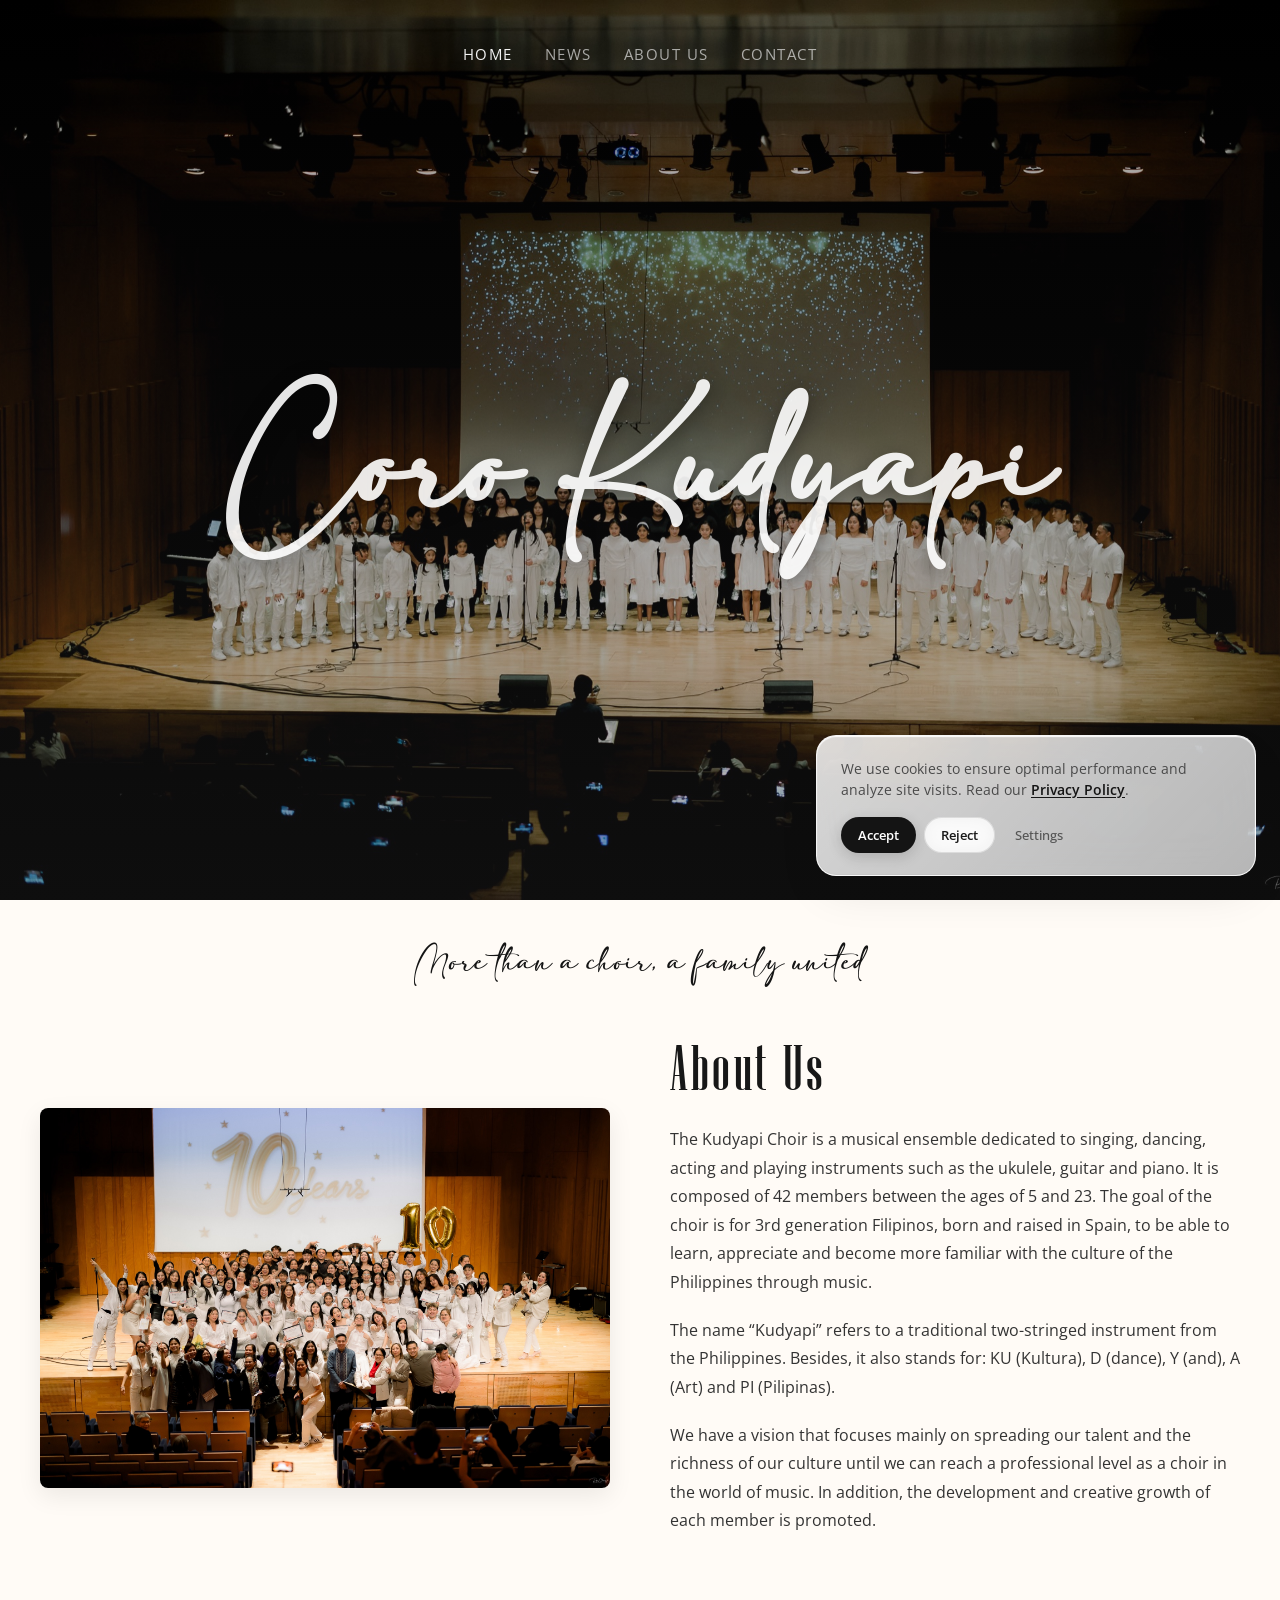
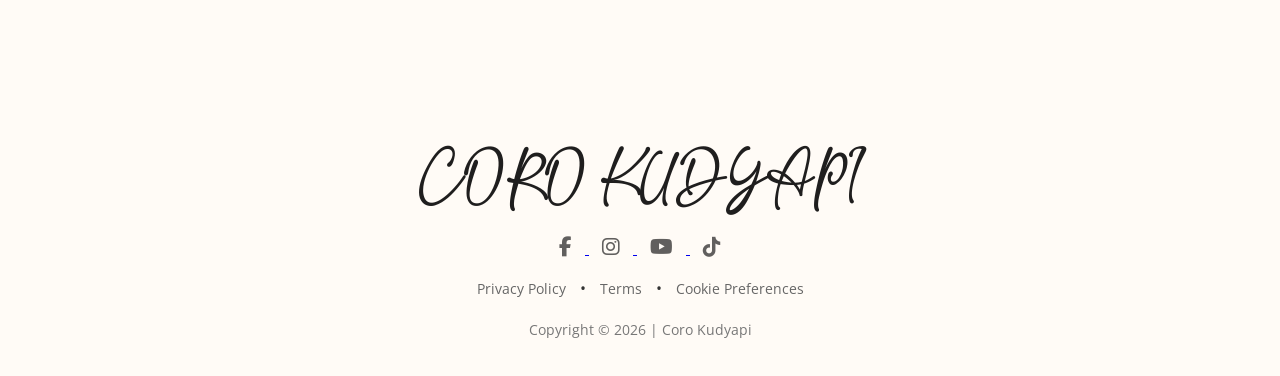
==== commit 2a1fbd2b: "solving files" ====
--- a/index.html
+++ b/index.html
@@ -43,21 +43,6 @@
         rel="stylesheet">
     <link rel="stylesheet" href="https://cdnjs.cloudflare.com/ajax/libs/font-awesome/6.2.0/css/all.min.css">
     <link rel="stylesheet" href="styles.css">
-
-    <!-- Google Analytics (GA4) with Consent Mode -->
-    <script>
-        window.dataLayer = window.dataLayer || [];
-        function gtag() { dataLayer.push(arguments); }
-        gtag('consent', 'default', {
-            'analytics_storage': 'denied',
-            'ad_storage': 'denied'
-        });
-    </script>
-    <script async src="https://www.googletagmanager.com/gtag/js?id=G-COROKUDYAPI"></script>
-    <script>
-        gtag('js', new Date());
-        gtag('config', 'G-COROKUDYAPI');
-    </script>
 </head>
 
 <body>
@@ -76,7 +61,6 @@
                 <li><a class="nav-menu1 active" href="index.html" aria-current="page">Home</a></li>
                 <li><a class="nav-menu1" href="news.html">News</a></li>
                 <li><a class="nav-menu1" href="index.html#about">About Us</a></li>
-                <li><a class="nav-menu1" href="faq.html">FAQ</a></li>
                 <li><a class="nav-menu1" href="contact.html">Contact</a></li>
             </ul>
         </nav>
@@ -122,9 +106,6 @@
                         our culture until we can reach a professional level as a choir in the world of music. In
                         addition,
                         the development and creative growth of each member is promoted.
-                    </p>
-                    <p style="margin-top: 24px;">
-                        <a href="contact.html" class="minimal-cta-link">Audition to Join or Book Choir &rarr;</a>
                     </p>
                 </div>
             </div>
--- a/styles.css
+++ b/styles.css
@@ -233,28 +233,6 @@
 
 .description:last-of-type {
     margin-bottom: 1.8rem;
-}
-
-/* Minimalist Inline CTA link */
-.minimal-cta-link {
-    display: inline-flex;
-    align-items: center;
-    gap: 8px;
-    color: #141414;
-    text-decoration: none;
-    font-size: 0.95rem;
-    font-weight: 600;
-    text-transform: uppercase;
-    letter-spacing: 1.5px;
-    border-bottom: 1.5px solid #141414;
-    padding-bottom: 4px;
-    transition: all 0.3s ease;
-}
-
-.minimal-cta-link:hover {
-    color: #8c7355;
-    border-color: #8c7355;
-    transform: translateX(4px);
 }
 
 /* ==========================================================================
@@ -778,131 +756,358 @@
 }
 
 /* ==========================================================================
-   Minimalist Cookie Banner & Modal
+   Utility & Extracted Inline Classes
+   ========================================================================== */
+.spacer-20 {
+    height: 20px;
+}
+
+.spacer-40 {
+    height: 40px;
+}
+
+.sub-header-404 {
+    min-height: 40vh;
+}
+
+.error-404-container {
+    max-width: 600px;
+    margin: 0 auto;
+    text-align: center;
+}
+
+.error-404-title {
+    font-family: 'Niagara', serif;
+    font-size: 3rem;
+    margin-bottom: 12px;
+    color: #171717;
+}
+
+.error-404-desc {
+    margin-bottom: 28px;
+}
+
+.contact-email-link {
+    color: #141414;
+    font-weight: 600;
+    transition: color 0.2s ease;
+}
+
+.contact-email-link:hover {
+    color: #555555;
+    text-decoration: underline;
+}
+
+.form-privacy-link {
+    color: #141414;
+    text-decoration: underline;
+    transition: color 0.2s ease;
+}
+
+.form-privacy-link:hover {
+    color: #555555;
+}
+
+.faq-contact-link {
+    color: #141414;
+    text-decoration: underline;
+    transition: color 0.2s ease;
+}
+
+.faq-contact-link:hover {
+    color: #555555;
+}
+
+.faq-cta-wrapper {
+    text-align: center;
+    margin-top: 40px;
+}
+
+.news-cta-wrapper {
+    text-align: center;
+    margin-top: 50px;
+}
+
+.policy-action-wrapper {
+    margin: 16px 0;
+    display: flex;
+    align-items: center;
+    gap: 16px;
+    flex-wrap: wrap;
+}
+
+.btn-cookie-settings {
+    padding: 9px 22px;
+    font-size: 0.85rem;
+}
+
+.btn-cookie-link {
+    color: #141414;
+    font-size: 0.88rem;
+    font-weight: 600;
+    text-decoration: underline;
+    text-underline-offset: 2px;
+    transition: color 0.2s ease;
+}
+
+.btn-cookie-link:hover {
+    color: #555555;
+}
+
+/* ==========================================================================
+   Liquid Glass Minimalist Cookie Consent & Preferences
    ========================================================================== */
 .cookie-banner {
     position: fixed;
-    bottom: 20px;
-    right: 20px;
-    max-width: 420px;
-    width: calc(100% - 40px);
-    background: rgba(24, 24, 24, 0.95);
-    color: #ffffff;
-    backdrop-filter: blur(10px);
-    -webkit-backdrop-filter: blur(10px);
-    padding: 20px 22px;
-    border-radius: 10px;
-    box-shadow: 0 10px 30px rgba(0, 0, 0, 0.25);
+    bottom: 24px;
+    right: 24px;
+    max-width: 440px;
+    width: calc(100% - 48px);
+    background: linear-gradient(135deg, rgba(255, 255, 255, 0.84) 0%, rgba(255, 255, 255, 0.7) 100%);
+    backdrop-filter: blur(24px) saturate(190%) contrast(102%);
+    -webkit-backdrop-filter: blur(24px) saturate(190%) contrast(102%);
+    color: #1a1a1a;
+    padding: 22px 24px;
+    border-radius: 20px;
+    border: 1px solid rgba(255, 255, 255, 0.85);
+    box-shadow: 
+        0 20px 48px -10px rgba(0, 0, 0, 0.12),
+        inset 0 1px 1px 0 rgba(255, 255, 255, 0.95),
+        inset 0 -1px 1px 0 rgba(0, 0, 0, 0.03);
     z-index: 9999;
-    display: none;
+    opacity: 0;
+    visibility: hidden;
+    transform: translateY(20px) scale(0.97);
+    transition: opacity 0.35s cubic-bezier(0.16, 1, 0.3, 1),
+                transform 0.35s cubic-bezier(0.16, 1, 0.3, 1),
+                visibility 0.35s ease;
     font-size: 0.88rem;
-    line-height: 1.5;
+    line-height: 1.55;
 }
 
 .cookie-banner.is-visible {
-    display: block;
+    opacity: 1;
+    visibility: visible;
+    transform: translateY(0) scale(1);
+}
+
+.cookie-banner-header {
+    display: flex;
+    align-items: center;
+    justify-content: space-between;
+    margin-bottom: 10px;
+}
+
+.cookie-badge {
+    display: inline-flex;
+    align-items: center;
+    gap: 6px;
+    font-size: 0.72rem;
+    font-weight: 600;
+    text-transform: uppercase;
+    letter-spacing: 0.6px;
+    color: #3f3f46;
+    background: rgba(0, 0, 0, 0.04);
+    border: 1px solid rgba(0, 0, 0, 0.06);
+    padding: 3px 10px;
+    border-radius: 999px;
+}
+
+.cookie-badge i {
+    font-size: 0.75rem;
+    color: #18181b;
+}
+
+.cookie-text {
+    color: #4a4a4a;
+    font-size: 0.875rem;
+    line-height: 1.55;
+    margin: 0;
 }
 
 .cookie-text a {
-    color: #f3f3f3;
+    color: #141414;
+    font-weight: 600;
     text-decoration: underline;
+    text-underline-offset: 2px;
+    transition: color 0.2s ease;
+}
+
+.cookie-text a:hover {
+    color: #666666;
 }
 
 .cookie-actions {
     display: flex;
     align-items: center;
-    gap: 10px;
-    margin-top: 14px;
+    flex-wrap: wrap;
+    gap: 8px;
+    margin-top: 16px;
 }
 
 .cookie-btn {
     padding: 8px 16px;
-    border-radius: 20px;
+    border-radius: 999px;
     font-size: 0.82rem;
     font-weight: 600;
     cursor: pointer;
     border: 1px solid transparent;
     font-family: inherit;
-    transition: all 0.2s ease;
+    transition: all 0.25s cubic-bezier(0.16, 1, 0.3, 1);
+    display: inline-flex;
+    align-items: center;
+    justify-content: center;
 }
 
 .cookie-btn-primary {
-    background: #ffffff;
-    color: #141414;
+    background: #141414;
+    color: #ffffff;
+    box-shadow: 0 4px 14px rgba(20, 20, 20, 0.16);
 }
 
 .cookie-btn-primary:hover {
-    background: #e8e8e8;
+    background: #282828;
+    transform: translateY(-1px);
+    box-shadow: 0 6px 18px rgba(20, 20, 20, 0.24);
 }
 
 .cookie-btn-secondary {
+    background: rgba(255, 255, 255, 0.7);
+    color: #1a1a1a;
+    border-color: rgba(0, 0, 0, 0.1);
+    backdrop-filter: blur(10px);
+    -webkit-backdrop-filter: blur(10px);
+}
+
+.cookie-btn-secondary:hover {
+    background: rgba(255, 255, 255, 0.95);
+    border-color: rgba(0, 0, 0, 0.2);
+    transform: translateY(-1px);
+}
+
+.cookie-btn-text {
     background: transparent;
-    color: #ffffff;
-    border-color: rgba(255, 255, 255, 0.35);
-}
-
-.cookie-btn-secondary:hover {
-    border-color: #ffffff;
-}
-
-.cookie-btn-text {
-    background: none;
-    color: #aaaaaa;
+    color: #555555;
     border: none;
+    padding: 8px 12px;
+    font-weight: 500;
+}
+
+.cookie-btn-text:hover {
+    color: #141414;
     text-decoration: underline;
-    padding: 8px;
-}
-
-/* Cookie Modal */
+}
+
+/* Liquid Glass Cookie Modal */
 .cookie-modal-backdrop {
     position: fixed;
     inset: 0;
-    background: rgba(0, 0, 0, 0.6);
-    backdrop-filter: blur(4px);
-    -webkit-backdrop-filter: blur(4px);
+    background: rgba(12, 16, 20, 0.42);
+    backdrop-filter: blur(14px);
+    -webkit-backdrop-filter: blur(14px);
     z-index: 10000;
-    display: none;
+    display: flex;
     align-items: center;
     justify-content: center;
     padding: 20px;
+    opacity: 0;
+    visibility: hidden;
+    transition: opacity 0.35s cubic-bezier(0.16, 1, 0.3, 1),
+                visibility 0.35s ease;
 }
 
 .cookie-modal-backdrop.is-visible {
-    display: flex;
+    opacity: 1;
+    visibility: visible;
 }
 
 .cookie-modal {
-    background: #ffffff;
+    background: linear-gradient(145deg, rgba(255, 255, 255, 0.93) 0%, rgba(255, 255, 255, 0.84) 100%);
+    backdrop-filter: blur(32px) saturate(190%);
+    -webkit-backdrop-filter: blur(32px) saturate(190%);
     color: #171717;
-    max-width: 520px;
+    max-width: 540px;
     width: 100%;
-    border-radius: 12px;
-    padding: 28px;
-    box-shadow: 0 16px 40px rgba(0, 0, 0, 0.2);
+    border-radius: 24px;
+    border: 1px solid rgba(255, 255, 255, 0.85);
+    box-shadow: 
+        0 30px 70px -15px rgba(0, 0, 0, 0.22),
+        inset 0 1px 1px 0 rgba(255, 255, 255, 1);
+    padding: 30px 32px;
+    transform: scale(0.96) translateY(12px);
+    transition: transform 0.35s cubic-bezier(0.16, 1, 0.3, 1);
+    max-height: 90vh;
+    overflow-y: auto;
+}
+
+.cookie-modal-backdrop.is-visible .cookie-modal {
+    transform: scale(1) translateY(0);
 }
 
 .cookie-modal-header {
     display: flex;
-    align-items: center;
+    align-items: flex-start;
     justify-content: space-between;
+    gap: 16px;
     margin-bottom: 20px;
+    padding-bottom: 14px;
+    border-bottom: 1px solid rgba(0, 0, 0, 0.06);
 }
 
 .cookie-modal-header h3 {
-    font-size: 1.2rem;
+    font-size: 1.25rem;
+    font-weight: 600;
+    letter-spacing: -0.2px;
+    color: #141414;
+    margin-bottom: 4px;
+}
+
+.cookie-modal-subtitle {
+    font-size: 0.84rem;
+    color: #666666;
+    margin: 0;
 }
 
 .cookie-modal-close {
-    background: none;
-    border: none;
-    font-size: 1.4rem;
+    background: rgba(0, 0, 0, 0.04);
+    border: 1px solid rgba(0, 0, 0, 0.06);
+    border-radius: 50%;
+    width: 32px;
+    height: 32px;
+    display: inline-flex;
+    align-items: center;
+    justify-content: center;
+    font-size: 1.25rem;
+    line-height: 1;
     cursor: pointer;
-    color: #888;
+    color: #555555;
+    transition: all 0.2s ease;
+    flex-shrink: 0;
+}
+
+.cookie-modal-close:hover {
+    background: rgba(0, 0, 0, 0.08);
+    color: #141414;
+    transform: scale(1.05);
+}
+
+.cookie-pref-list {
+    display: flex;
+    flex-direction: column;
+    gap: 14px;
 }
 
 .cookie-pref-item {
-    padding: 14px 0;
-    border-bottom: 1px solid rgba(0, 0, 0, 0.08);
+    background: rgba(255, 255, 255, 0.55);
+    border: 1px solid rgba(0, 0, 0, 0.05);
+    border-radius: 14px;
+    padding: 14px 16px;
+    transition: background 0.2s ease, border-color 0.2s ease;
+}
+
+.cookie-pref-item:hover {
+    background: rgba(255, 255, 255, 0.8);
+    border-color: rgba(0, 0, 0, 0.08);
 }
 
 .cookie-pref-top {
@@ -910,19 +1115,254 @@
     align-items: center;
     justify-content: space-between;
     margin-bottom: 6px;
+    gap: 12px;
+}
+
+.cookie-pref-name {
     font-weight: 600;
     font-size: 0.95rem;
+    color: #1a1a1a;
+}
+
+.cookie-pref-label {
+    cursor: pointer;
+    user-select: none;
+}
+
+.cookie-pref-badge-active {
+    font-size: 0.72rem;
+    font-weight: 600;
+    text-transform: uppercase;
+    letter-spacing: 0.5px;
+    color: #141414;
+    background: rgba(0, 0, 0, 0.06);
+    border: 1px solid rgba(0, 0, 0, 0.08);
+    padding: 3px 9px;
+    border-radius: 999px;
+    white-space: nowrap;
 }
 
 .cookie-pref-desc {
-    font-size: 0.85rem;
-    color: #666;
+    font-size: 0.835rem;
+    color: #666666;
+    line-height: 1.5;
+    margin: 0;
+}
+
+/* Modern Liquid Toggle Switch */
+.switch-toggle {
+    position: relative;
+    display: inline-block;
+    width: 44px;
+    height: 24px;
+    cursor: pointer;
+    flex-shrink: 0;
+}
+
+.switch-input {
+    opacity: 0;
+    width: 0;
+    height: 0;
+    position: absolute;
+}
+
+.switch-slider {
+    position: absolute;
+    cursor: pointer;
+    inset: 0;
+    background-color: rgba(0, 0, 0, 0.16);
+    border: 1px solid rgba(0, 0, 0, 0.08);
+    transition: background-color 0.25s cubic-bezier(0.16, 1, 0.3, 1),
+                border-color 0.25s cubic-bezier(0.16, 1, 0.3, 1);
+    border-radius: 24px;
+}
+
+.switch-slider:before {
+    position: absolute;
+    content: "";
+    height: 18px;
+    width: 18px;
+    left: 2px;
+    bottom: 2px;
+    background-color: #ffffff;
+    box-shadow: 0 2px 4px rgba(0, 0, 0, 0.2);
+    transition: transform 0.25s cubic-bezier(0.16, 1, 0.3, 1);
+    border-radius: 50%;
+}
+
+.switch-input:checked + .switch-slider {
+    background-color: #141414;
+    border-color: #141414;
+}
+
+.switch-input:focus-visible + .switch-slider {
+    outline: 2px solid #141414;
+    outline-offset: 2px;
+}
+
+.switch-input:checked + .switch-slider:before {
+    transform: translateX(20px);
 }
 
 .cookie-modal-footer {
-    margin-top: 20px;
-    display: flex;
-    justify-content: flex-end;
+    margin-top: 22px;
+    padding-top: 16px;
+    border-top: 1px solid rgba(0, 0, 0, 0.06);
+    display: flex;
+    align-items: center;
+    justify-content: space-between;
+    flex-wrap: wrap;
+    gap: 12px;
+}
+
+.cookie-details-link {
+    font-size: 0.82rem;
+    color: #555555;
+    font-weight: 500;
+    text-decoration: underline;
+    text-underline-offset: 2px;
+    transition: color 0.2s ease;
+}
+
+.cookie-details-link:hover {
+    color: #141414;
+}
+
+/* ==========================================================================
+   Cookie Preferences Dedicated Page Styling
+   ========================================================================== */
+.cookie-page-card {
+    background: #ffffff;
+    border-radius: 16px;
+    padding: 40px;
+    box-shadow: 0 10px 30px rgba(0, 0, 0, 0.04);
+    border: 1px solid rgba(0, 0, 0, 0.06);
+    margin-bottom: 30px;
+}
+
+.cookie-settings-box {
+    background: linear-gradient(135deg, rgba(255, 255, 255, 0.95) 0%, rgba(248, 246, 242, 0.9) 100%);
+    border: 1px solid rgba(0, 0, 0, 0.08);
+    border-radius: 18px;
+    padding: 28px;
+    margin: 28px 0;
+    box-shadow: 0 6px 20px rgba(0, 0, 0, 0.03);
+}
+
+.cookie-settings-box h3 {
+    font-size: 1.15rem;
+    font-weight: 600;
+    margin-bottom: 6px;
+    color: #141414;
+}
+
+.cookie-settings-box-desc {
+    font-size: 0.88rem;
+    color: #666666;
+    margin-bottom: 20px;
+}
+
+.cookie-page-actions {
+    display: flex;
+    align-items: center;
+    flex-wrap: wrap;
+    gap: 12px;
+    margin-top: 24px;
+    padding-top: 18px;
+    border-top: 1px solid rgba(0, 0, 0, 0.08);
+}
+
+.cookie-status-banner {
+    padding: 12px 18px;
+    border-radius: 12px;
+    font-size: 0.88rem;
+    margin-bottom: 20px;
+    display: flex;
+    align-items: center;
+    gap: 10px;
+    background: #eef8f1;
+    color: #1a6b32;
+    border: 1px solid #bce5c9;
+    animation: fadeIn 0.3s ease;
+}
+
+@keyframes fadeIn {
+    from { opacity: 0; transform: translateY(-6px); }
+    to { opacity: 1; transform: translateY(0); }
+}
+
+.cookie-table-wrapper {
+    overflow-x: auto;
+    margin: 20px 0 30px;
+}
+
+.cookie-table {
+    width: 100%;
+    border-collapse: collapse;
+    font-size: 0.875rem;
+    text-align: left;
+}
+
+.cookie-table th,
+.cookie-table td {
+    padding: 12px 16px;
+    border-bottom: 1px solid rgba(0, 0, 0, 0.08);
+}
+
+.cookie-table th {
+    background: rgba(0, 0, 0, 0.03);
+    font-weight: 600;
+    color: #141414;
+}
+
+.cookie-table td {
+    color: #4a4a4a;
+}
+
+.cookie-table code {
+    background: rgba(0, 0, 0, 0.05);
+    padding: 2px 6px;
+    border-radius: 4px;
+    font-size: 0.82rem;
+    font-family: monospace;
+    color: #141414;
+}
+
+.browser-guide-grid {
+    display: grid;
+    grid-template-columns: repeat(auto-fit, minmax(200px, 1fr));
+    gap: 16px;
+    margin: 20px 0;
+}
+
+.browser-card {
+    background: #fdfdfd;
+    border: 1px solid rgba(0, 0, 0, 0.08);
+    border-radius: 12px;
+    padding: 16px;
+    transition: transform 0.2s ease, box-shadow 0.2s ease;
+}
+
+.browser-card:hover {
+    transform: translateY(-2px);
+    box-shadow: 0 4px 12px rgba(0, 0, 0, 0.05);
+}
+
+.browser-card h4 {
+    font-size: 0.95rem;
+    font-weight: 600;
+    margin-bottom: 6px;
+    color: #141414;
+    display: flex;
+    align-items: center;
+    gap: 8px;
+}
+
+.browser-card p {
+    font-size: 0.82rem;
+    color: #666666;
+    margin: 0;
+    line-height: 1.45;
 }
 
 /* ==========================================================================
@@ -998,4 +1438,59 @@
     .legal-box {
         padding: 26px 20px;
     }
+
+    /* Mobile responsive cookie elements */
+    .cookie-banner {
+        bottom: 16px;
+        right: 16px;
+        left: 16px;
+        width: auto;
+        padding: 18px 20px;
+        border-radius: 18px;
+    }
+
+    .cookie-actions {
+        flex-direction: column;
+        align-items: stretch;
+    }
+
+    .cookie-actions .cookie-btn {
+        width: 100%;
+        justify-content: center;
+    }
+
+    .cookie-modal {
+        padding: 24px 20px;
+        border-radius: 20px;
+    }
+
+    .cookie-modal-footer {
+        flex-direction: column-reverse;
+        align-items: stretch;
+        gap: 12px;
+    }
+
+    .cookie-modal-footer .cookie-btn {
+        width: 100%;
+        justify-content: center;
+    }
+
+    .cookie-page-card {
+        padding: 24px 18px;
+    }
+
+    .cookie-settings-box {
+        padding: 20px 16px;
+    }
+
+    .cookie-page-actions {
+        flex-direction: column;
+        align-items: stretch;
+    }
+
+    .cookie-page-actions .btn-submit,
+    .cookie-page-actions .cookie-btn {
+        width: 100%;
+        justify-content: center;
+    }
 }
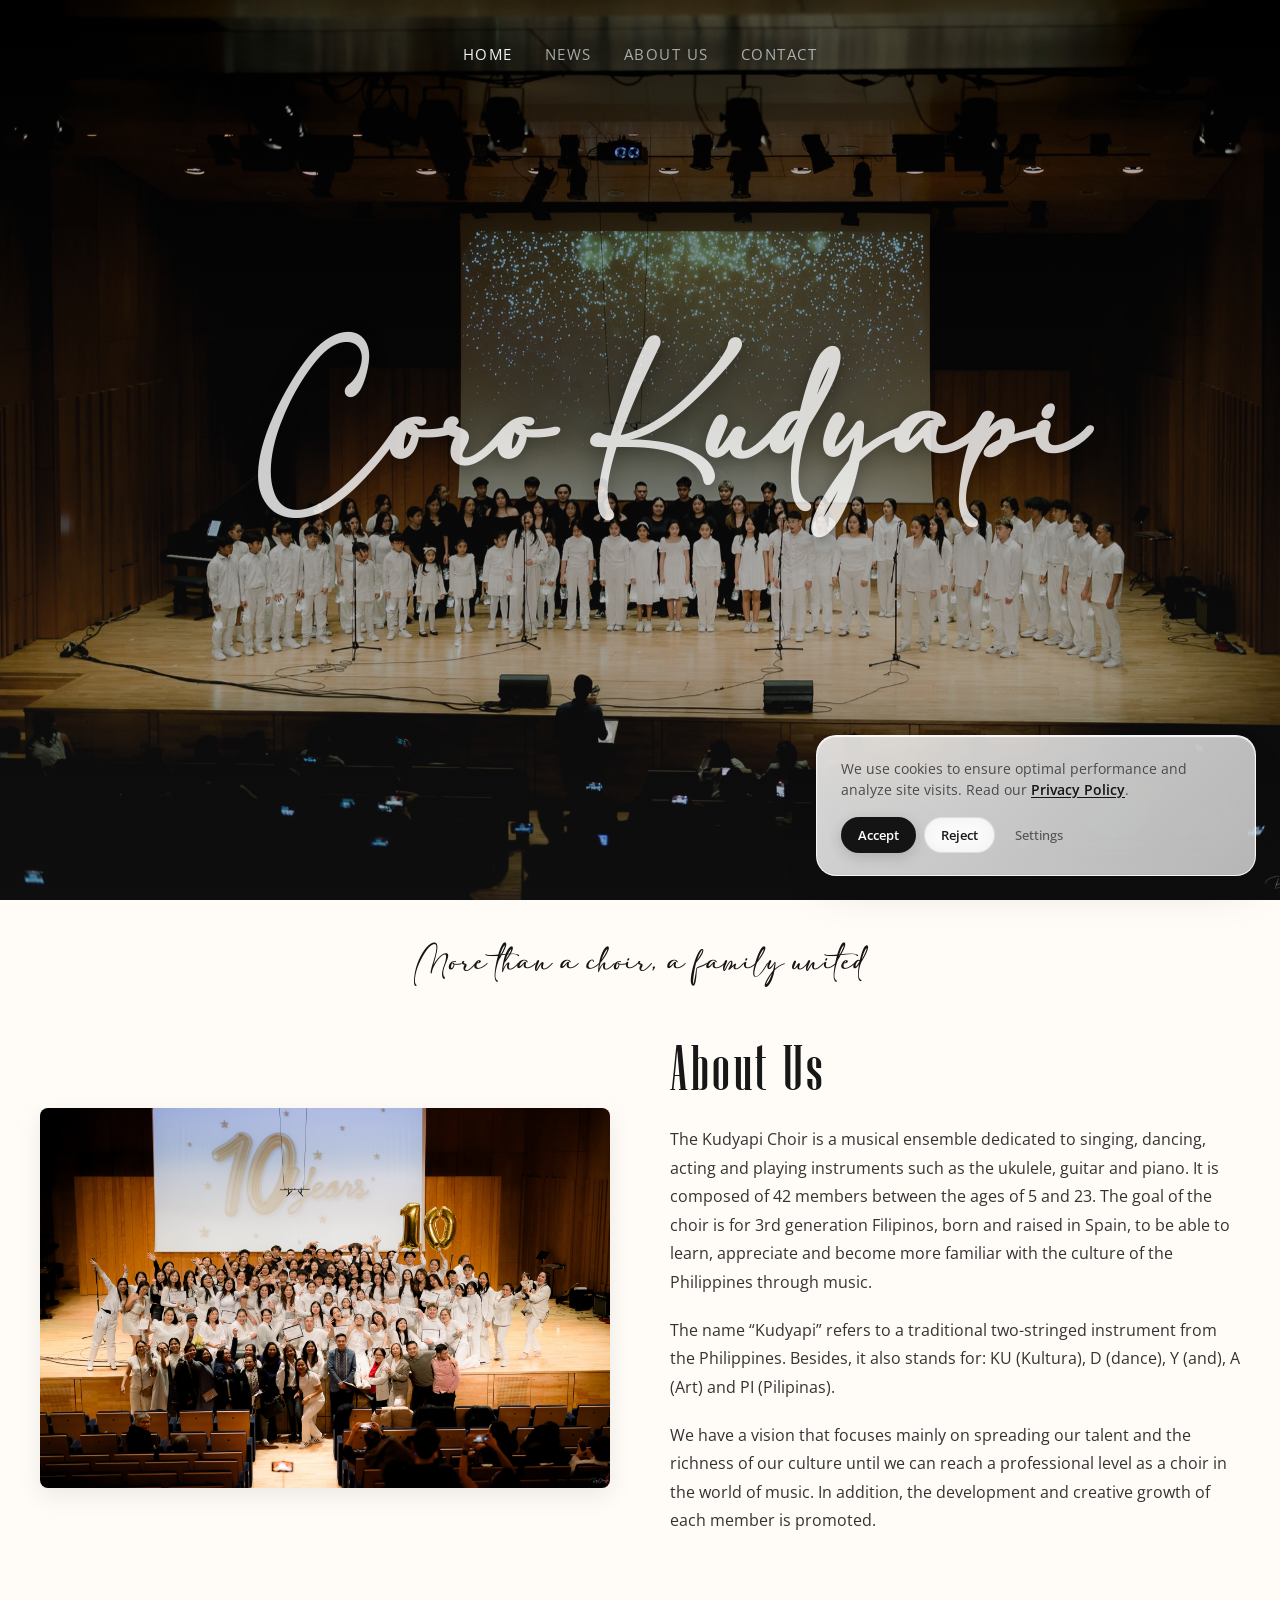
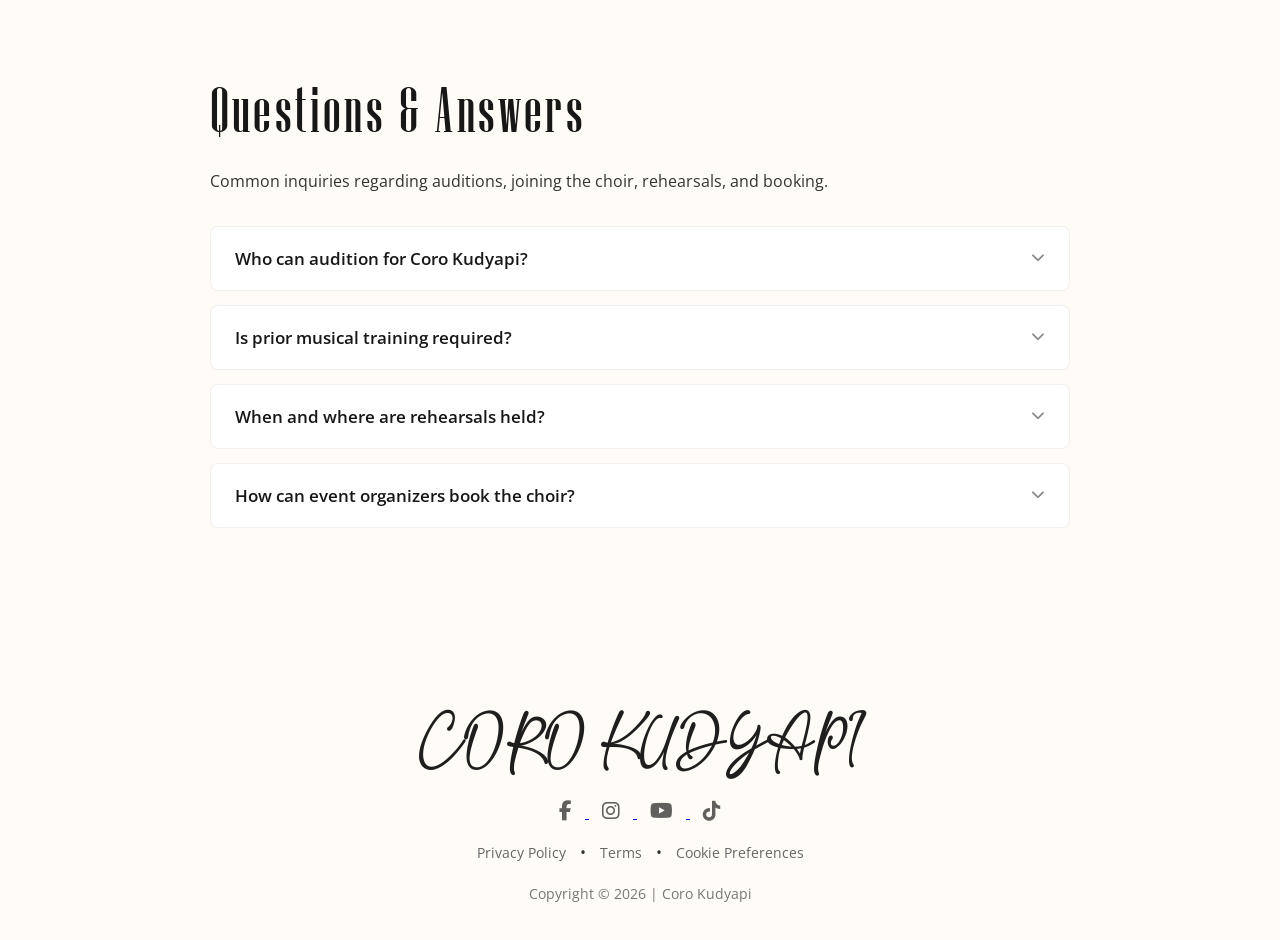
==== commit 0f004d39: "deleted faq.html added in index.html" ====
--- a/index.html
+++ b/index.html
@@ -7,7 +7,7 @@
     <meta name="viewport" content="width=device-width, initial-scale=1.0">
 
     <!-- SEO & Metadata -->
-    <title>Coro Kudyapi | Filipino Youth Choir in Spain</title>
+    <title>Coro Kudyapi</title>
     <meta name="description"
         content="Coro Kudyapi is a premier Filipino youth choir based in Spain, celebrating Philippine culture through choral harmony, dance, and music since 2004.">
     <link rel="canonical" href="https://www.corokudyapi.com/">
@@ -17,7 +17,7 @@
     <!-- Open Graph / Facebook -->
     <meta property="og:type" content="website">
     <meta property="og:url" content="https://www.corokudyapi.com/">
-    <meta property="og:title" content="Coro Kudyapi | Filipino Youth Choir in Spain">
+    <meta property="og:title" content="Coro Kudyapi">
     <meta property="og:description"
         content="Celebrating Philippine culture through choral harmony, dance, and music in Spain since 2004.">
     <meta property="og:image" content="https://www.corokudyapi.com/images/portada-kudyapi.jpg">
@@ -68,8 +68,6 @@
         <div class="header-content">
             <h1>Coro Kudyapi</h1>
         </div>
-
-        <div style="height: 40px;"></div>
     </header>
 
     <main id="main-content">
@@ -110,6 +108,62 @@
                 </div>
             </div>
         </section>
+        <section class="faq-section" aria-labelledby="faqTitle">
+            <div class="faq-container">
+                <h2 id="faqTitle" class="page-title">Questions & Answers</h2>
+                <p class="description">
+                    Common inquiries regarding auditions, joining the choir, rehearsals, and booking.
+                </p>
+
+                <div class="faq-list">
+                    <div class="faq-item">
+                        <button class="faq-question" type="button" aria-expanded="false">
+                            <span>Who can audition for Coro Kudyapi?</span>
+                            <i class="fa-solid fa-chevron-down faq-icon" aria-hidden="true"></i>
+                        </button>
+                        <div class="faq-answer" hidden>
+                            <p>We welcome children and youth from ages 5 to 23. While formed to help Filipino youth born
+                                in Spain discover their cultural roots, we warmly embrace young people of all
+                                backgrounds who love singing and music.</p>
+                        </div>
+                    </div>
+
+                    <div class="faq-item">
+                        <button class="faq-question" type="button" aria-expanded="false">
+                            <span>Is prior musical training required?</span>
+                            <i class="fa-solid fa-chevron-down faq-icon" aria-hidden="true"></i>
+                        </button>
+                        <div class="faq-answer" hidden>
+                            <p>No prior formal training is required. We evaluate enthusiasm, pitch matching, and
+                                commitment in a friendly, supportive environment.</p>
+                        </div>
+                    </div>
+
+                    <div class="faq-item">
+                        <button class="faq-question" type="button" aria-expanded="false">
+                            <span>When and where are rehearsals held?</span>
+                            <i class="fa-solid fa-chevron-down faq-icon" aria-hidden="true"></i>
+                        </button>
+                        <div class="faq-answer" hidden>
+                            <p>Rehearsals take place on weekends in Spain at our Centro Filipino premises, covering
+                                vocal harmonies, instruments (guitar, ukulele, piano), and traditional choreography.</p>
+                        </div>
+                    </div>
+
+                    <div class="faq-item">
+                        <button class="faq-question" type="button" aria-expanded="false">
+                            <span>How can event organizers book the choir?</span>
+                            <i class="fa-solid fa-chevron-down faq-icon" aria-hidden="true"></i>
+                        </button>
+                        <div class="faq-answer" hidden>
+                            <p>You can send an event inquiry via our <a href="contact.html"
+                                    style="color: #141414; text-decoration: underline;">Contact page</a> with proposed
+                                dates and concert details.</p>
+                        </div>
+                    </div>
+                </div>
+            </div>
+        </section>
     </main>
 
     <!-- Footer (Original Clean Minimalist Style) -->
--- a/styles.css
+++ b/styles.css
@@ -137,14 +137,14 @@
     text-align: center;
     padding: clamp(120px, 28vh, 250px) 20px;
     max-width: 1000px;
-    margin: 0 auto;
+    margin: 0 10rem 10.5rem 14rem;
 }
 
 .header-content h1 {
     font-family: "Adelia";
     font-size: clamp(3.5rem, 8.5vw, 6.2rem);
     color: #ffffff;
-    opacity: 0.9;
+    opacity: 0.8;
     letter-spacing: 1px;
     line-height: 1.1;
     text-shadow: 0 4px 20px rgba(0, 0, 0, 0.4);
@@ -870,7 +870,7 @@
     padding: 22px 24px;
     border-radius: 20px;
     border: 1px solid rgba(255, 255, 255, 0.85);
-    box-shadow: 
+    box-shadow:
         0 20px 48px -10px rgba(0, 0, 0, 0.12),
         inset 0 1px 1px 0 rgba(255, 255, 255, 0.95),
         inset 0 -1px 1px 0 rgba(0, 0, 0, 0.03);
@@ -879,8 +879,8 @@
     visibility: hidden;
     transform: translateY(20px) scale(0.97);
     transition: opacity 0.35s cubic-bezier(0.16, 1, 0.3, 1),
-                transform 0.35s cubic-bezier(0.16, 1, 0.3, 1),
-                visibility 0.35s ease;
+        transform 0.35s cubic-bezier(0.16, 1, 0.3, 1),
+        visibility 0.35s ease;
     font-size: 0.88rem;
     line-height: 1.55;
 }
@@ -1013,7 +1013,7 @@
     opacity: 0;
     visibility: hidden;
     transition: opacity 0.35s cubic-bezier(0.16, 1, 0.3, 1),
-                visibility 0.35s ease;
+        visibility 0.35s ease;
 }
 
 .cookie-modal-backdrop.is-visible {
@@ -1030,7 +1030,7 @@
     width: 100%;
     border-radius: 24px;
     border: 1px solid rgba(255, 255, 255, 0.85);
-    box-shadow: 
+    box-shadow:
         0 30px 70px -15px rgba(0, 0, 0, 0.22),
         inset 0 1px 1px 0 rgba(255, 255, 255, 1);
     padding: 30px 32px;
@@ -1173,7 +1173,7 @@
     background-color: rgba(0, 0, 0, 0.16);
     border: 1px solid rgba(0, 0, 0, 0.08);
     transition: background-color 0.25s cubic-bezier(0.16, 1, 0.3, 1),
-                border-color 0.25s cubic-bezier(0.16, 1, 0.3, 1);
+        border-color 0.25s cubic-bezier(0.16, 1, 0.3, 1);
     border-radius: 24px;
 }
 
@@ -1190,17 +1190,17 @@
     border-radius: 50%;
 }
 
-.switch-input:checked + .switch-slider {
+.switch-input:checked+.switch-slider {
     background-color: #141414;
     border-color: #141414;
 }
 
-.switch-input:focus-visible + .switch-slider {
+.switch-input:focus-visible+.switch-slider {
     outline: 2px solid #141414;
     outline-offset: 2px;
 }
 
-.switch-input:checked + .switch-slider:before {
+.switch-input:checked+.switch-slider:before {
     transform: translateX(20px);
 }
 
@@ -1287,8 +1287,15 @@
 }
 
 @keyframes fadeIn {
-    from { opacity: 0; transform: translateY(-6px); }
-    to { opacity: 1; transform: translateY(0); }
+    from {
+        opacity: 0;
+        transform: translateY(-6px);
+    }
+
+    to {
+        opacity: 1;
+        transform: translateY(0);
+    }
 }
 
 .cookie-table-wrapper {
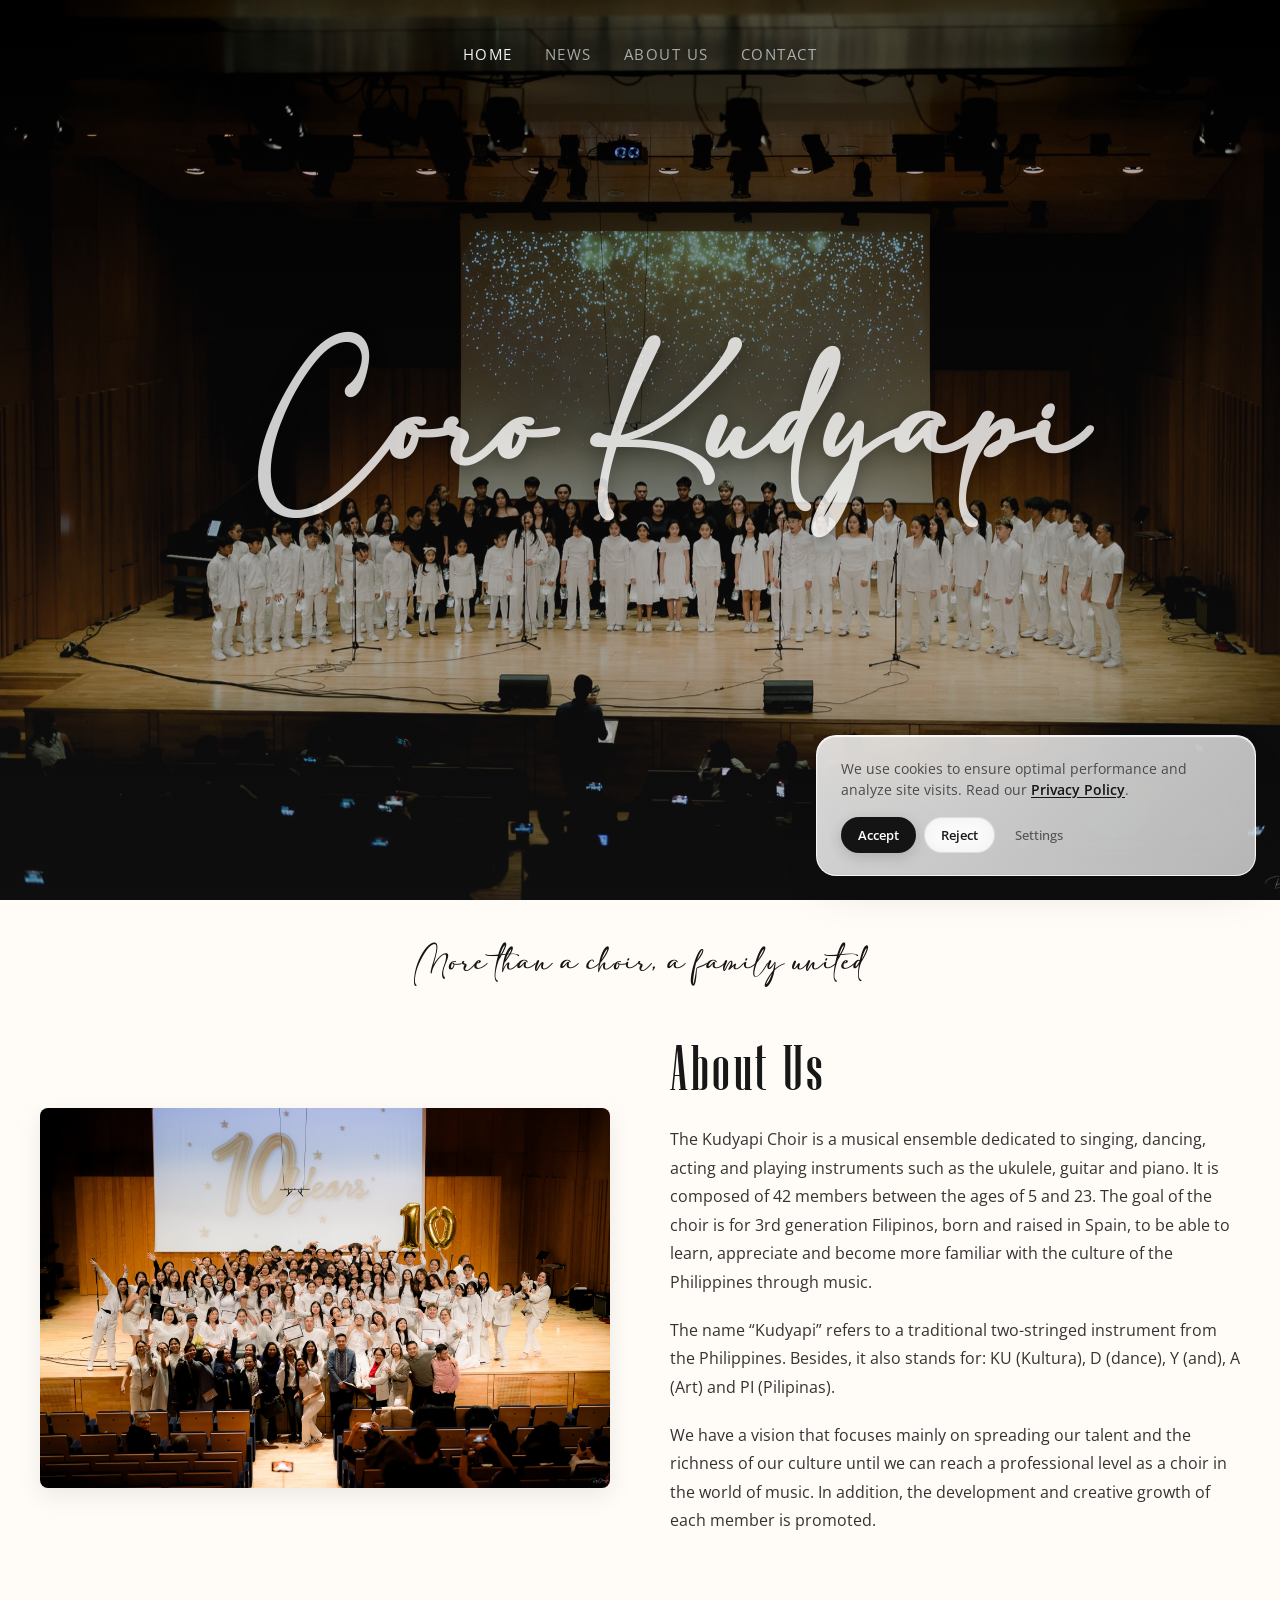
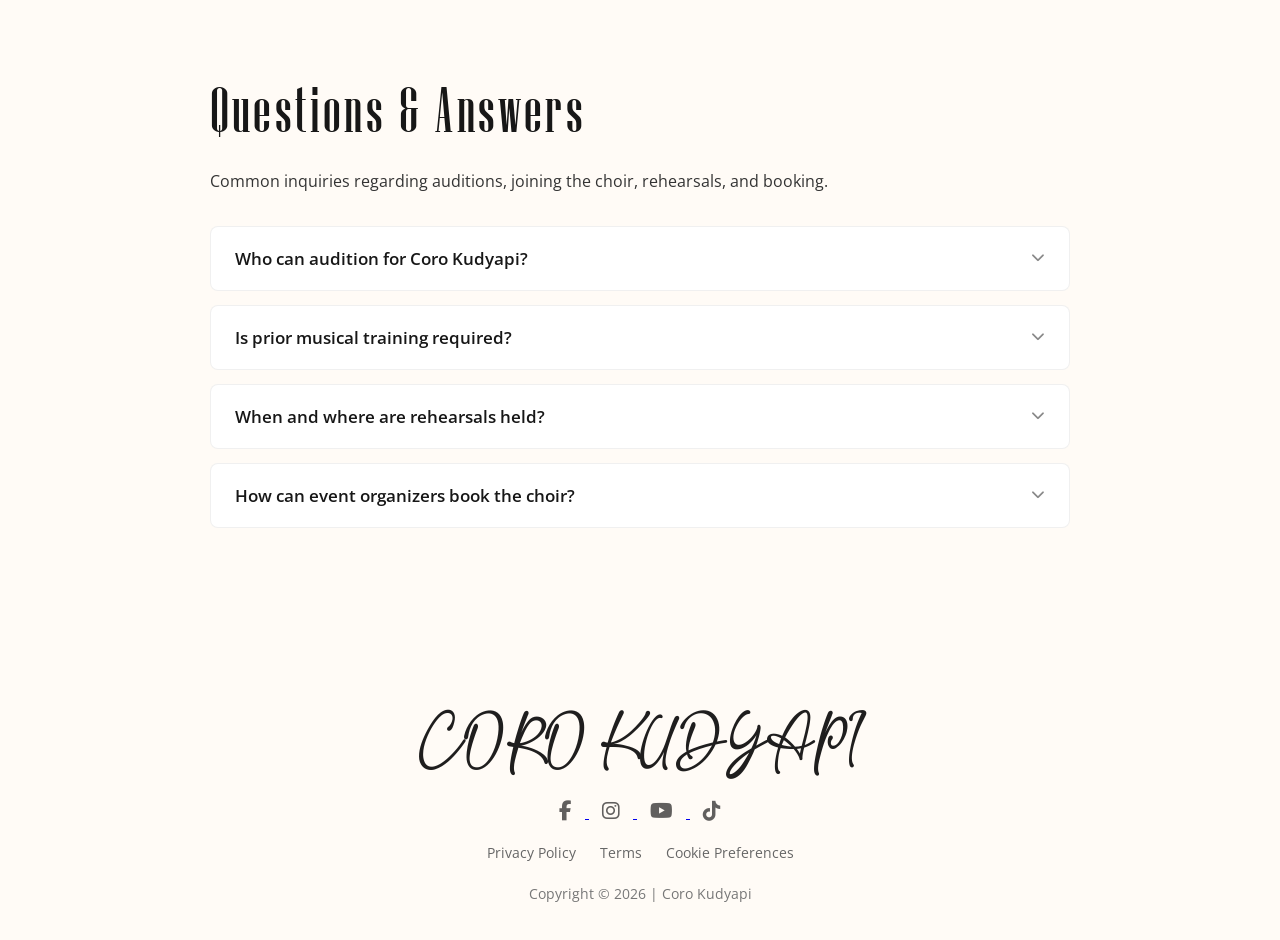
==== commit 70ad1d9d: "New adjustments" ====
--- a/index.html
+++ b/index.html
@@ -145,7 +145,8 @@
                             <i class="fa-solid fa-chevron-down faq-icon" aria-hidden="true"></i>
                         </button>
                         <div class="faq-answer" hidden>
-                            <p>Rehearsals take place on weekends in Spain at our Centro Filipino premises, covering
+                            <p>Rehearsals take place on Wednesday and Friday in Barcelona at Casal del barri Folch i
+                                Torres, covering
                                 vocal harmonies, instruments (guitar, ukulele, piano), and traditional choreography.</p>
                         </div>
                     </div>
@@ -190,9 +191,7 @@
 
         <div class="footer-nav-simple">
             <a href="privacy-policy.html">Privacy Policy</a>
-            <span>&bull;</span>
             <a href="terms.html">Terms</a>
-            <span>&bull;</span>
             <button type="button" data-open-cookie-settings>Cookie Preferences</button>
         </div>
 
--- a/styles.css
+++ b/styles.css
@@ -154,7 +154,8 @@
     text-align: center;
     padding: clamp(60px, 12vh, 100px) 20px;
     max-width: 900px;
-    margin: 0 auto;
+    margin: 0 10rem 5rem 16rem;
+    opacity: 0.7;
 }
 
 .subheader-content h1 {
